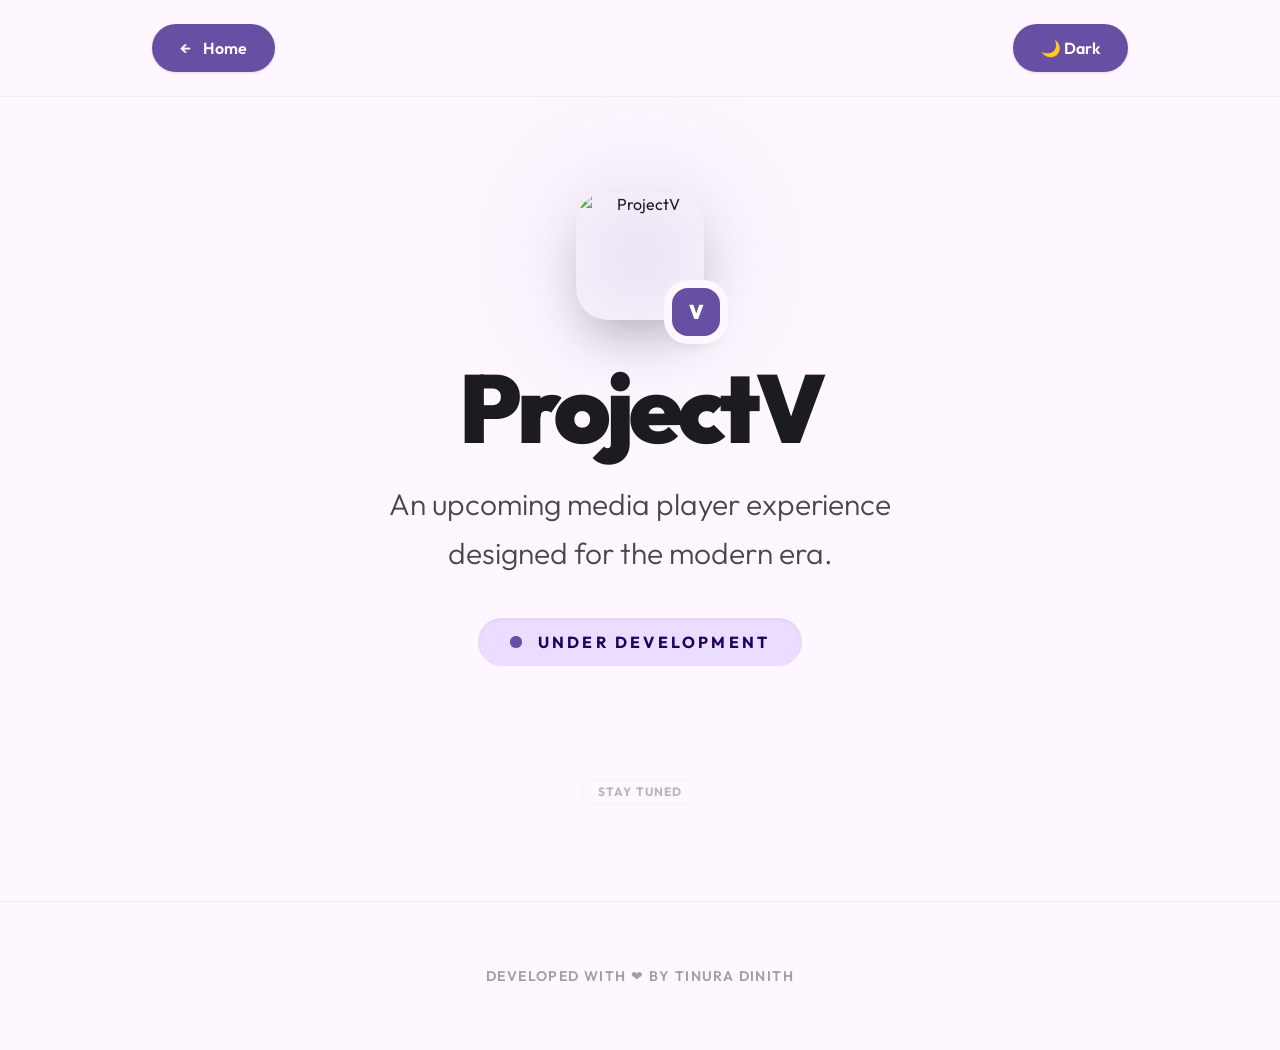
==== projectv.html @ c0d4d844 "Hello World" ====
<!DOCTYPE html>
<html lang="en">

<head>
    <meta charset="UTF-8">
    <meta name="viewport" content="width=device-width, initial-scale=1.0">
    <title>ProjectV | Future of Media</title>
    <link rel="icon" type="image/png" href="https://avatars.githubusercontent.com/u/87059430?v=4">
    <link rel="stylesheet" href="styles.css">
    <script src="js/theme.js" defer></script>
</head>

<body class="min-h-screen">

    <header class="glass-header animate-fade-in">
        <div class="max-w-5xl mx-auto px-6 h-24 flex justify-between items-center">
            <a href="index.html" class="m3-button btn-primary group">
                <span class="group-hover:-translate-x-1 transition-transform">←</span> Home
            </a>
            <button id="theme-toggle" class="m3-button btn-primary group">
                <span class="dark-icon group-hover:rotate-12 transition-transform">🌙 <span
                        class="hidden sm:inline">Dark</span></span>
                <span class="light-icon hidden group-hover:rotate-45 transition-transform">☀️ <span
                        class="hidden sm:inline">Light</span></span>
            </button>
        </div>
    </header>

    <main class="max-w-3xl mx-auto px-6 pt-48 pb-24 text-center space-y-16 animate-scale-up">
        <div class="space-y-10">
            <div class="relative inline-block group">
                <div
                    class="absolute inset-0 bg-brand-primary blur-3xl opacity-20 group-hover:opacity-40 transition-opacity">
                </div>
                <img src="https://avatars.githubusercontent.com/u/87059430?v=4" alt="ProjectV"
                    class="w-32 h-32 mx-auto rounded-[2rem] shadow-2xl relative z-10 hover:rotate-3 transition-transform duration-500">
                <div
                    class="absolute -bottom-4 -right-4 bg-brand-primary text-brand-on-primary w-12 h-12 rounded-2xl flex items-center justify-center text-xl font-black ring-8 ring-brand-bg z-20 shadow-lg">
                    V
                </div>
            </div>

            <div class="space-y-6">
                <h1 class="text-6xl sm:text-8xl font-black tracking-tighter">ProjectV</h1>
                <p class="text-2xl sm:text-3xl font-light opacity-80 max-w-xl mx-auto leading-relaxed">
                    An upcoming media player experience designed for the modern era.
                </p>
            </div>

            <div
                class="inline-flex items-center gap-4 px-8 py-3 bg-brand-primary-container text-brand-on-primary-container rounded-full text-base font-bold uppercase tracking-[0.2em] shadow-inner">
                <span class="relative flex h-3 w-3">
                    <span
                        class="animate-ping absolute inline-flex h-full w-full rounded-full bg-brand-primary opacity-75"></span>
                    <span class="relative inline-flex rounded-full h-3 w-3 bg-brand-primary"></span>
                </span>
                Under Development
            </div>
        </div>

        <div class="pt-12 animate-fade-in stagger-3">
            <div
                class="p-1 px-4 border border-brand-on-surface/10 rounded-full inline-block text-xs font-bold opacity-30 tracking-widest uppercase">
                Stay Tuned
            </div>
        </div>
    </main>

    <footer class="py-16 border-t border-brand-on-surface/5 text-center">
        <p class="text-sm font-semibold tracking-widest uppercase opacity-40">Developed with ❤️ by Tinura Dinith</p>
    </footer>

</body>

</html>
---- styles.css ----
/*! tailwindcss v4.2.1 | MIT License | https://tailwindcss.com */
@import "https://fonts.googleapis.com/css2?family=Outfit:wght@300;400;500;700&display=swap";@layer properties{@supports (((-webkit-hyphens:none)) and (not (margin-trim:inline))) or ((-moz-orient:inline) and (not (color:rgb(from red r g b)))){*,:before,:after,::backdrop{--tw-scale-x:1;--tw-scale-y:1;--tw-scale-z:1;--tw-space-y-reverse:0;--tw-border-style:solid;--tw-gradient-position:initial;--tw-gradient-from:#0000;--tw-gradient-via:#0000;--tw-gradient-to:#0000;--tw-gradient-stops:initial;--tw-gradient-via-stops:initial;--tw-gradient-from-position:0%;--tw-gradient-via-position:50%;--tw-gradient-to-position:100%;--tw-leading:initial;--tw-font-weight:initial;--tw-tracking:initial;--tw-shadow:0 0 #0000;--tw-shadow-color:initial;--tw-shadow-alpha:100%;--tw-inset-shadow:0 0 #0000;--tw-inset-shadow-color:initial;--tw-inset-shadow-alpha:100%;--tw-ring-color:initial;--tw-ring-shadow:0 0 #0000;--tw-inset-ring-color:initial;--tw-inset-ring-shadow:0 0 #0000;--tw-ring-inset:initial;--tw-ring-offset-width:0px;--tw-ring-offset-color:#fff;--tw-ring-offset-shadow:0 0 #0000;--tw-blur:initial;--tw-brightness:initial;--tw-contrast:initial;--tw-grayscale:initial;--tw-hue-rotate:initial;--tw-invert:initial;--tw-opacity:initial;--tw-saturate:initial;--tw-sepia:initial;--tw-drop-shadow:initial;--tw-drop-shadow-color:initial;--tw-drop-shadow-alpha:100%;--tw-drop-shadow-size:initial;--tw-duration:initial;--tw-translate-x:0;--tw-translate-y:0;--tw-translate-z:0;--tw-backdrop-blur:initial;--tw-backdrop-brightness:initial;--tw-backdrop-contrast:initial;--tw-backdrop-grayscale:initial;--tw-backdrop-hue-rotate:initial;--tw-backdrop-invert:initial;--tw-backdrop-opacity:initial;--tw-backdrop-saturate:initial;--tw-backdrop-sepia:initial}}}@layer theme{:root,:host{--font-sans:"Outfit", system-ui, -apple-system, sans-serif;--font-mono:ui-monospace, SFMono-Regular, Menlo, Monaco, Consolas, "Liberation Mono", "Courier New", monospace;--spacing:.25rem;--container-xl:36rem;--container-2xl:42rem;--container-3xl:48rem;--container-4xl:56rem;--container-5xl:64rem;--text-xs:.75rem;--text-xs--line-height:calc(1 / .75);--text-sm:.875rem;--text-sm--line-height:calc(1.25 / .875);--text-base:1rem;--text-base--line-height:calc(1.5 / 1);--text-lg:1.125rem;--text-lg--line-height:calc(1.75 / 1.125);--text-xl:1.25rem;--text-xl--line-height:calc(1.75 / 1.25);--text-2xl:1.5rem;--text-2xl--line-height:calc(2 / 1.5);--text-3xl:1.875rem;--text-3xl--line-height:calc(2.25 / 1.875);--text-4xl:2.25rem;--text-4xl--line-height:calc(2.5 / 2.25);--text-5xl:3rem;--text-5xl--line-height:1;--text-6xl:3.75rem;--text-6xl--line-height:1;--text-7xl:4.5rem;--text-7xl--line-height:1;--text-8xl:6rem;--text-8xl--line-height:1;--text-9xl:8rem;--text-9xl--line-height:1;--font-weight-light:300;--font-weight-medium:500;--font-weight-semibold:600;--font-weight-bold:700;--font-weight-black:900;--tracking-tighter:-.05em;--tracking-tight:-.025em;--tracking-wider:.05em;--tracking-widest:.1em;--leading-tight:1.25;--leading-snug:1.375;--leading-relaxed:1.625;--radius-2xl:1rem;--radius-3xl:1.5rem;--animate-ping:ping 1s cubic-bezier(0, 0, .2, 1) infinite;--animate-pulse:pulse 2s cubic-bezier(.4, 0, .6, 1) infinite;--blur-md:12px;--blur-xl:24px;--blur-3xl:64px;--default-transition-duration:.15s;--default-transition-timing-function:cubic-bezier(.4, 0, .2, 1);--default-font-family:var(--font-sans);--default-mono-font-family:var(--font-mono);--color-brand-primary:var(--primary);--color-brand-secondary:var(--secondary);--color-brand-tertiary:var(--tertiary);--color-brand-bg:var(--background);--color-brand-on-surface:var(--on-surface);--color-brand-on-primary:var(--on-primary);--color-brand-surface-container:var(--surface-container);--color-brand-primary-container:var(--primary-container);--color-brand-on-primary-container:var(--on-primary-container);--radius-m3:28px;--radius-m3-lg:32px;--animate-fade-in:fade-in .8s cubic-bezier(.2, 0, 0, 1);--animate-slide-up:slide-up 1s cubic-bezier(.2, 0, 0, 1);--animate-scale-up:scale-up .8s cubic-bezier(.2, 0, 0, 1)}}@layer base{*,:after,:before,::backdrop{box-sizing:border-box;border:0 solid;margin:0;padding:0}::file-selector-button{box-sizing:border-box;border:0 solid;margin:0;padding:0}html,:host{-webkit-text-size-adjust:100%;tab-size:4;line-height:1.5;font-family:var(--default-font-family,ui-sans-serif, system-ui, sans-serif, "Apple Color Emoji", "Segoe UI Emoji", "Segoe UI Symbol", "Noto Color Emoji");font-feature-settings:var(--default-font-feature-settings,normal);font-variation-settings:var(--default-font-variation-settings,normal);-webkit-tap-highlight-color:transparent}hr{height:0;color:inherit;border-top-width:1px}abbr:where([title]){-webkit-text-decoration:underline dotted;text-decoration:underline dotted}h1,h2,h3,h4,h5,h6{font-size:inherit;font-weight:inherit}a{color:inherit;-webkit-text-decoration:inherit;-webkit-text-decoration:inherit;-webkit-text-decoration:inherit;text-decoration:inherit}b,strong{font-weight:bolder}code,kbd,samp,pre{font-family:var(--default-mono-font-family,ui-monospace, SFMono-Regular, Menlo, Monaco, Consolas, "Liberation Mono", "Courier New", monospace);font-feature-settings:var(--default-mono-font-feature-settings,normal);font-variation-settings:var(--default-mono-font-variation-settings,normal);font-size:1em}small{font-size:80%}sub,sup{vertical-align:baseline;font-size:75%;line-height:0;position:relative}sub{bottom:-.25em}sup{top:-.5em}table{text-indent:0;border-color:inherit;border-collapse:collapse}:-moz-focusring{outline:auto}progress{vertical-align:baseline}summary{display:list-item}ol,ul,menu{list-style:none}img,svg,video,canvas,audio,iframe,embed,object{vertical-align:middle;display:block}img,video{max-width:100%;height:auto}button,input,select,optgroup,textarea{font:inherit;font-feature-settings:inherit;font-variation-settings:inherit;letter-spacing:inherit;color:inherit;opacity:1;background-color:#0000;border-radius:0}::file-selector-button{font:inherit;font-feature-settings:inherit;font-variation-settings:inherit;letter-spacing:inherit;color:inherit;opacity:1;background-color:#0000;border-radius:0}:where(select:is([multiple],[size])) optgroup{font-weight:bolder}:where(select:is([multiple],[size])) optgroup option{padding-inline-start:20px}::file-selector-button{margin-inline-end:4px}::placeholder{opacity:1}@supports (not ((-webkit-appearance:-apple-pay-button))) or (contain-intrinsic-size:1px){::placeholder{color:currentColor}@supports (color:color-mix(in lab, red, red)){::placeholder{color:color-mix(in oklab, currentcolor 50%, transparent)}}}textarea{resize:vertical}::-webkit-search-decoration{-webkit-appearance:none}::-webkit-date-and-time-value{min-height:1lh;text-align:inherit}::-webkit-datetime-edit{display:inline-flex}::-webkit-datetime-edit-fields-wrapper{padding:0}::-webkit-datetime-edit{padding-block:0}::-webkit-datetime-edit-year-field{padding-block:0}::-webkit-datetime-edit-month-field{padding-block:0}::-webkit-datetime-edit-day-field{padding-block:0}::-webkit-datetime-edit-hour-field{padding-block:0}::-webkit-datetime-edit-minute-field{padding-block:0}::-webkit-datetime-edit-second-field{padding-block:0}::-webkit-datetime-edit-millisecond-field{padding-block:0}::-webkit-datetime-edit-meridiem-field{padding-block:0}::-webkit-calendar-picker-indicator{line-height:1}:-moz-ui-invalid{box-shadow:none}button,input:where([type=button],[type=reset],[type=submit]){appearance:button}::file-selector-button{appearance:button}::-webkit-inner-spin-button{height:auto}::-webkit-outer-spin-button{height:auto}[hidden]:where(:not([hidden=until-found])){display:none!important}body{background-color:var(--background);color:var(--on-surface);-webkit-font-smoothing:antialiased;-moz-osx-font-smoothing:grayscale;transition:background-color .6s cubic-bezier(.2,0,0,1),color .6s cubic-bezier(.2,0,0,1);overflow-x:hidden}}@layer components{.m3-card{background-color:var(--surface-container);border-radius:var(--radius-m3-lg);border-style:var(--tw-border-style);padding:calc(var(--spacing) * 8);transition-property:all;transition-timing-function:var(--tw-ease,var(--default-transition-timing-function));transition-duration:var(--tw-duration,var(--default-transition-duration));--tw-duration:.5s;border-width:1px;border-color:#0000;transition-duration:.5s}@media (hover:hover){.m3-card:hover{--tw-shadow:0 20px 25px -5px var(--tw-shadow-color,#0000001a), 0 8px 10px -6px var(--tw-shadow-color,#0000001a);box-shadow:var(--tw-inset-shadow), var(--tw-inset-ring-shadow), var(--tw-ring-offset-shadow), var(--tw-ring-shadow), var(--tw-shadow);--tw-shadow-color:var(--color-brand-primary);scale:1.03}@supports (color:color-mix(in lab, red, red)){.m3-card:hover{--tw-shadow-color:color-mix(in oklab, color-mix(in oklab, var(--color-brand-primary) 5%, transparent) var(--tw-shadow-alpha), transparent)}}}.m3-card:active{scale:.97}.glass-header{top:calc(var(--spacing) * 0);z-index:50;border-bottom-style:var(--tw-border-style);border-bottom-width:1px;border-color:var(--color-brand-on-surface);width:100%;position:fixed}@supports (color:color-mix(in lab, red, red)){.glass-header{border-color:color-mix(in oklab, var(--color-brand-on-surface) 5%, transparent)}}.glass-header{--tw-backdrop-blur:blur(var(--blur-xl));-webkit-backdrop-filter:var(--tw-backdrop-blur,) var(--tw-backdrop-brightness,) var(--tw-backdrop-contrast,) var(--tw-backdrop-grayscale,) var(--tw-backdrop-hue-rotate,) var(--tw-backdrop-invert,) var(--tw-backdrop-opacity,) var(--tw-backdrop-saturate,) var(--tw-backdrop-sepia,);backdrop-filter:var(--tw-backdrop-blur,) var(--tw-backdrop-brightness,) var(--tw-backdrop-contrast,) var(--tw-backdrop-grayscale,) var(--tw-backdrop-hue-rotate,) var(--tw-backdrop-invert,) var(--tw-backdrop-opacity,) var(--tw-backdrop-saturate,) var(--tw-backdrop-sepia,);transition-property:all;transition-timing-function:var(--tw-ease,var(--default-transition-timing-function));transition-duration:var(--tw-duration,var(--default-transition-duration));--tw-duration:.5s;background-color:var(--background);transition-duration:.5s}@supports (color:color-mix(in lab, red, red)){.glass-header{background-color:color-mix(in srgb, var(--background) 80%, transparent)}}.m3-button{align-items:center;gap:calc(var(--spacing) * 3);padding-inline:calc(var(--spacing) * 7);padding-block:calc(var(--spacing) * 3);--tw-font-weight:var(--font-weight-semibold);font-weight:var(--font-weight-semibold);--tw-shadow:0 1px 3px 0 var(--tw-shadow-color,#0000001a), 0 1px 2px -1px var(--tw-shadow-color,#0000001a);box-shadow:var(--tw-inset-shadow), var(--tw-inset-ring-shadow), var(--tw-ring-offset-shadow), var(--tw-ring-shadow), var(--tw-shadow);transition-property:all;transition-timing-function:var(--tw-ease,var(--default-transition-timing-function));transition-duration:var(--tw-duration,var(--default-transition-duration));--tw-duration:.5s;border-radius:3.40282e38px;transition-duration:.5s;display:flex;position:relative;overflow:hidden}@media (hover:hover){.m3-button:hover{--tw-shadow:0 10px 15px -3px var(--tw-shadow-color,#0000001a), 0 4px 6px -4px var(--tw-shadow-color,#0000001a);box-shadow:var(--tw-inset-shadow), var(--tw-inset-ring-shadow), var(--tw-ring-offset-shadow), var(--tw-ring-shadow), var(--tw-shadow)}}.m3-button:active{--tw-scale-x:90%;--tw-scale-y:90%;--tw-scale-z:90%;scale:var(--tw-scale-x) var(--tw-scale-y)}.btn-primary{background-color:var(--primary);color:var(--on-primary)}.stagger-1{animation-delay:.1s}.stagger-2{animation-delay:.2s}.stagger-3{animation-delay:.3s}}@layer utilities{.absolute{position:absolute}.relative{position:relative}.inset-0{inset:calc(var(--spacing) * 0)}.top-0{top:calc(var(--spacing) * 0)}.-right-2{right:calc(var(--spacing) * -2)}.-right-4{right:calc(var(--spacing) * -4)}.right-0{right:calc(var(--spacing) * 0)}.-bottom-2{bottom:calc(var(--spacing) * -2)}.-bottom-4{bottom:calc(var(--spacing) * -4)}.z-10{z-index:10}.z-20{z-index:20}.mx-auto{margin-inline:auto}.flex{display:flex}.grid{display:grid}.hidden{display:none}.inline-block{display:inline-block}.inline-flex{display:inline-flex}.h-2{height:calc(var(--spacing) * 2)}.h-3{height:calc(var(--spacing) * 3)}.h-8{height:calc(var(--spacing) * 8)}.h-10{height:calc(var(--spacing) * 10)}.h-12{height:calc(var(--spacing) * 12)}.h-14{height:calc(var(--spacing) * 14)}.h-20{height:calc(var(--spacing) * 20)}.h-24{height:calc(var(--spacing) * 24)}.h-32{height:calc(var(--spacing) * 32)}.h-full{height:100%}.min-h-screen{min-height:100vh}.w-2{width:calc(var(--spacing) * 2)}.w-3{width:calc(var(--spacing) * 3)}.w-8{width:calc(var(--spacing) * 8)}.w-10{width:calc(var(--spacing) * 10)}.w-12{width:calc(var(--spacing) * 12)}.w-14{width:calc(var(--spacing) * 14)}.w-24{width:calc(var(--spacing) * 24)}.w-32{width:calc(var(--spacing) * 32)}.w-full{width:100%}.max-w-2xl{max-width:var(--container-2xl)}.max-w-3xl{max-width:var(--container-3xl)}.max-w-4xl{max-width:var(--container-4xl)}.max-w-5xl{max-width:var(--container-5xl)}.max-w-xl{max-width:var(--container-xl)}.scale-0{--tw-scale-x:0%;--tw-scale-y:0%;--tw-scale-z:0%;scale:var(--tw-scale-x) var(--tw-scale-y)}.animate-fade-in{animation:var(--animate-fade-in)}.animate-ping{animation:var(--animate-ping)}.animate-pulse{animation:var(--animate-pulse)}.animate-scale-up{animation:var(--animate-scale-up)}.animate-slide-up{animation:var(--animate-slide-up)}.cursor-pointer{cursor:pointer}.grid-cols-1{grid-template-columns:repeat(1,minmax(0,1fr))}.items-center{align-items:center}.justify-between{justify-content:space-between}.justify-center{justify-content:center}.gap-2{gap:calc(var(--spacing) * 2)}.gap-4{gap:calc(var(--spacing) * 4)}.gap-6{gap:calc(var(--spacing) * 6)}.gap-8{gap:calc(var(--spacing) * 8)}:where(.space-y-2>:not(:last-child)){--tw-space-y-reverse:0;margin-block-start:calc(calc(var(--spacing) * 2) * var(--tw-space-y-reverse));margin-block-end:calc(calc(var(--spacing) * 2) * calc(1 - var(--tw-space-y-reverse)))}:where(.space-y-4>:not(:last-child)){--tw-space-y-reverse:0;margin-block-start:calc(calc(var(--spacing) * 4) * var(--tw-space-y-reverse));margin-block-end:calc(calc(var(--spacing) * 4) * calc(1 - var(--tw-space-y-reverse)))}:where(.space-y-6>:not(:last-child)){--tw-space-y-reverse:0;margin-block-start:calc(calc(var(--spacing) * 6) * var(--tw-space-y-reverse));margin-block-end:calc(calc(var(--spacing) * 6) * calc(1 - var(--tw-space-y-reverse)))}:where(.space-y-8>:not(:last-child)){--tw-space-y-reverse:0;margin-block-start:calc(calc(var(--spacing) * 8) * var(--tw-space-y-reverse));margin-block-end:calc(calc(var(--spacing) * 8) * calc(1 - var(--tw-space-y-reverse)))}:where(.space-y-10>:not(:last-child)){--tw-space-y-reverse:0;margin-block-start:calc(calc(var(--spacing) * 10) * var(--tw-space-y-reverse));margin-block-end:calc(calc(var(--spacing) * 10) * calc(1 - var(--tw-space-y-reverse)))}:where(.space-y-12>:not(:last-child)){--tw-space-y-reverse:0;margin-block-start:calc(calc(var(--spacing) * 12) * var(--tw-space-y-reverse));margin-block-end:calc(calc(var(--spacing) * 12) * calc(1 - var(--tw-space-y-reverse)))}:where(.space-y-16>:not(:last-child)){--tw-space-y-reverse:0;margin-block-start:calc(calc(var(--spacing) * 16) * var(--tw-space-y-reverse));margin-block-end:calc(calc(var(--spacing) * 16) * calc(1 - var(--tw-space-y-reverse)))}:where(.space-y-24>:not(:last-child)){--tw-space-y-reverse:0;margin-block-start:calc(calc(var(--spacing) * 24) * var(--tw-space-y-reverse));margin-block-end:calc(calc(var(--spacing) * 24) * calc(1 - var(--tw-space-y-reverse)))}.overflow-hidden{overflow:hidden}.rounded-2xl{border-radius:var(--radius-2xl)}.rounded-3xl{border-radius:var(--radius-3xl)}.rounded-\[2rem\]{border-radius:2rem}.rounded-full{border-radius:3.40282e38px}.border{border-style:var(--tw-border-style);border-width:1px}.border-2{border-style:var(--tw-border-style);border-width:2px}.border-t{border-top-style:var(--tw-border-style);border-top-width:1px}.border-b-2{border-bottom-style:var(--tw-border-style);border-bottom-width:2px}.border-brand-on-surface\/5{border-color:var(--color-brand-on-surface)}@supports (color:color-mix(in lab, red, red)){.border-brand-on-surface\/5{border-color:color-mix(in oklab, var(--color-brand-on-surface) 5%, transparent)}}.border-brand-on-surface\/10{border-color:var(--color-brand-on-surface)}@supports (color:color-mix(in lab, red, red)){.border-brand-on-surface\/10{border-color:color-mix(in oklab, var(--color-brand-on-surface) 10%, transparent)}}.border-brand-primary\/20{border-color:var(--color-brand-primary)}@supports (color:color-mix(in lab, red, red)){.border-brand-primary\/20{border-color:color-mix(in oklab, var(--color-brand-primary) 20%, transparent)}}.border-brand-primary\/30{border-color:var(--color-brand-primary)}@supports (color:color-mix(in lab, red, red)){.border-brand-primary\/30{border-color:color-mix(in oklab, var(--color-brand-primary) 30%, transparent)}}.border-brand-secondary\/30{border-color:var(--color-brand-secondary)}@supports (color:color-mix(in lab, red, red)){.border-brand-secondary\/30{border-color:color-mix(in oklab, var(--color-brand-secondary) 30%, transparent)}}.border-brand-tertiary\/30{border-color:var(--color-brand-tertiary)}@supports (color:color-mix(in lab, red, red)){.border-brand-tertiary\/30{border-color:color-mix(in oklab, var(--color-brand-tertiary) 30%, transparent)}}.bg-brand-primary{background-color:var(--color-brand-primary)}.bg-brand-primary-container{background-color:var(--color-brand-primary-container)}.bg-brand-primary\/10{background-color:var(--color-brand-primary)}@supports (color:color-mix(in lab, red, red)){.bg-brand-primary\/10{background-color:color-mix(in oklab, var(--color-brand-primary) 10%, transparent)}}.bg-brand-secondary\/10{background-color:var(--color-brand-secondary)}@supports (color:color-mix(in lab, red, red)){.bg-brand-secondary\/10{background-color:color-mix(in oklab, var(--color-brand-secondary) 10%, transparent)}}.bg-brand-surface-container{background-color:var(--color-brand-surface-container)}.bg-gradient-to-r{--tw-gradient-position:to right in oklab;background-image:linear-gradient(var(--tw-gradient-stops))}.from-brand-primary{--tw-gradient-from:var(--color-brand-primary);--tw-gradient-stops:var(--tw-gradient-via-stops,var(--tw-gradient-position), var(--tw-gradient-from) var(--tw-gradient-from-position), var(--tw-gradient-to) var(--tw-gradient-to-position))}.to-brand-tertiary{--tw-gradient-to:var(--color-brand-tertiary);--tw-gradient-stops:var(--tw-gradient-via-stops,var(--tw-gradient-position), var(--tw-gradient-from) var(--tw-gradient-from-position), var(--tw-gradient-to) var(--tw-gradient-to-position))}.bg-clip-text{-webkit-background-clip:text;background-clip:text}.p-1{padding:calc(var(--spacing) * 1)}.p-6{padding:calc(var(--spacing) * 6)}.px-4{padding-inline:calc(var(--spacing) * 4)}.px-6{padding-inline:calc(var(--spacing) * 6)}.px-8{padding-inline:calc(var(--spacing) * 8)}.py-2{padding-block:calc(var(--spacing) * 2)}.py-3{padding-block:calc(var(--spacing) * 3)}.py-12{padding-block:calc(var(--spacing) * 12)}.py-16{padding-block:calc(var(--spacing) * 16)}.pt-12{padding-top:calc(var(--spacing) * 12)}.pt-40{padding-top:calc(var(--spacing) * 40)}.pt-48{padding-top:calc(var(--spacing) * 48)}.pb-20{padding-bottom:calc(var(--spacing) * 20)}.pb-24{padding-bottom:calc(var(--spacing) * 24)}.text-center{text-align:center}.text-2xl{font-size:var(--text-2xl);line-height:var(--tw-leading,var(--text-2xl--line-height))}.text-3xl{font-size:var(--text-3xl);line-height:var(--tw-leading,var(--text-3xl--line-height))}.text-5xl{font-size:var(--text-5xl);line-height:var(--tw-leading,var(--text-5xl--line-height))}.text-6xl{font-size:var(--text-6xl);line-height:var(--tw-leading,var(--text-6xl--line-height))}.text-7xl{font-size:var(--text-7xl);line-height:var(--tw-leading,var(--text-7xl--line-height))}.text-base{font-size:var(--text-base);line-height:var(--tw-leading,var(--text-base--line-height))}.text-lg{font-size:var(--text-lg);line-height:var(--tw-leading,var(--text-lg--line-height))}.text-sm{font-size:var(--text-sm);line-height:var(--tw-leading,var(--text-sm--line-height))}.text-xl{font-size:var(--text-xl);line-height:var(--tw-leading,var(--text-xl--line-height))}.text-xs{font-size:var(--text-xs);line-height:var(--tw-leading,var(--text-xs--line-height))}.leading-\[0\.9\]{--tw-leading:.9;line-height:.9}.leading-relaxed{--tw-leading:var(--leading-relaxed);line-height:var(--leading-relaxed)}.leading-snug{--tw-leading:var(--leading-snug);line-height:var(--leading-snug)}.leading-tight{--tw-leading:var(--leading-tight);line-height:var(--leading-tight)}.font-black{--tw-font-weight:var(--font-weight-black);font-weight:var(--font-weight-black)}.font-bold{--tw-font-weight:var(--font-weight-bold);font-weight:var(--font-weight-bold)}.font-light{--tw-font-weight:var(--font-weight-light);font-weight:var(--font-weight-light)}.font-medium{--tw-font-weight:var(--font-weight-medium);font-weight:var(--font-weight-medium)}.font-semibold{--tw-font-weight:var(--font-weight-semibold);font-weight:var(--font-weight-semibold)}.tracking-\[0\.2em\]{--tw-tracking:.2em;letter-spacing:.2em}.tracking-tight{--tw-tracking:var(--tracking-tight);letter-spacing:var(--tracking-tight)}.tracking-tighter{--tw-tracking:var(--tracking-tighter);letter-spacing:var(--tracking-tighter)}.tracking-wider{--tw-tracking:var(--tracking-wider);letter-spacing:var(--tracking-wider)}.tracking-widest{--tw-tracking:var(--tracking-widest);letter-spacing:var(--tracking-widest)}.text-brand-on-primary{color:var(--color-brand-on-primary)}.text-brand-on-primary-container{color:var(--color-brand-on-primary-container)}.text-brand-primary{color:var(--color-brand-primary)}.text-brand-secondary{color:var(--color-brand-secondary)}.text-transparent{color:#0000}.uppercase{text-transform:uppercase}.opacity-10{opacity:.1}.opacity-20{opacity:.2}.opacity-30{opacity:.3}.opacity-40{opacity:.4}.opacity-50{opacity:.5}.opacity-60{opacity:.6}.opacity-70{opacity:.7}.opacity-75{opacity:.75}.opacity-80{opacity:.8}.opacity-90{opacity:.9}.shadow-2xl{--tw-shadow:0 25px 50px -12px var(--tw-shadow-color,#00000040);box-shadow:var(--tw-inset-shadow), var(--tw-inset-ring-shadow), var(--tw-ring-offset-shadow), var(--tw-ring-shadow), var(--tw-shadow)}.shadow-inner{--tw-shadow:inset 0 2px 4px 0 var(--tw-shadow-color,#0000000d);box-shadow:var(--tw-inset-shadow), var(--tw-inset-ring-shadow), var(--tw-ring-offset-shadow), var(--tw-ring-shadow), var(--tw-shadow)}.shadow-lg{--tw-shadow:0 10px 15px -3px var(--tw-shadow-color,#0000001a), 0 4px 6px -4px var(--tw-shadow-color,#0000001a);box-shadow:var(--tw-inset-shadow), var(--tw-inset-ring-shadow), var(--tw-ring-offset-shadow), var(--tw-ring-shadow), var(--tw-shadow)}.shadow-xl{--tw-shadow:0 20px 25px -5px var(--tw-shadow-color,#0000001a), 0 8px 10px -6px var(--tw-shadow-color,#0000001a);box-shadow:var(--tw-inset-shadow), var(--tw-inset-ring-shadow), var(--tw-ring-offset-shadow), var(--tw-ring-shadow), var(--tw-shadow)}.ring-4{--tw-ring-shadow:var(--tw-ring-inset,) 0 0 0 calc(4px + var(--tw-ring-offset-width)) var(--tw-ring-color,currentcolor);box-shadow:var(--tw-inset-shadow), var(--tw-inset-ring-shadow), var(--tw-ring-offset-shadow), var(--tw-ring-shadow), var(--tw-shadow)}.ring-8{--tw-ring-shadow:var(--tw-ring-inset,) 0 0 0 calc(8px + var(--tw-ring-offset-width)) var(--tw-ring-color,currentcolor);box-shadow:var(--tw-inset-shadow), var(--tw-inset-ring-shadow), var(--tw-ring-offset-shadow), var(--tw-ring-shadow), var(--tw-shadow)}.ring-brand-bg{--tw-ring-color:var(--color-brand-bg)}.blur-3xl{--tw-blur:blur(var(--blur-3xl));filter:var(--tw-blur,) var(--tw-brightness,) var(--tw-contrast,) var(--tw-grayscale,) var(--tw-hue-rotate,) var(--tw-invert,) var(--tw-saturate,) var(--tw-sepia,) var(--tw-drop-shadow,)}.transition-colors{transition-property:color,background-color,border-color,outline-color,text-decoration-color,fill,stroke,--tw-gradient-from,--tw-gradient-via,--tw-gradient-to;transition-timing-function:var(--tw-ease,var(--default-transition-timing-function));transition-duration:var(--tw-duration,var(--default-transition-duration))}.transition-opacity{transition-property:opacity;transition-timing-function:var(--tw-ease,var(--default-transition-timing-function));transition-duration:var(--tw-duration,var(--default-transition-duration))}.transition-transform{transition-property:transform,translate,scale,rotate;transition-timing-function:var(--tw-ease,var(--default-transition-timing-function));transition-duration:var(--tw-duration,var(--default-transition-duration))}.duration-500{--tw-duration:.5s;transition-duration:.5s}@media (hover:hover){.group-hover\:-translate-x-1:is(:where(.group):hover *){--tw-translate-x:calc(var(--spacing) * -1);translate:var(--tw-translate-x) var(--tw-translate-y)}.group-hover\:translate-x-2:is(:where(.group):hover *){--tw-translate-x:calc(var(--spacing) * 2);translate:var(--tw-translate-x) var(--tw-translate-y)}.group-hover\:scale-110:is(:where(.group):hover *){--tw-scale-x:110%;--tw-scale-y:110%;--tw-scale-z:110%;scale:var(--tw-scale-x) var(--tw-scale-y)}.group-hover\:scale-125:is(:where(.group):hover *){--tw-scale-x:125%;--tw-scale-y:125%;--tw-scale-z:125%;scale:var(--tw-scale-x) var(--tw-scale-y)}.group-hover\:rotate-6:is(:where(.group):hover *){rotate:6deg}.group-hover\:rotate-12:is(:where(.group):hover *){rotate:12deg}.group-hover\:rotate-45:is(:where(.group):hover *){rotate:45deg}.group-hover\:rotate-\[-6deg\]:is(:where(.group):hover *){rotate:-6deg}.group-hover\:border-brand-primary:is(:where(.group):hover *){border-color:var(--color-brand-primary)}.group-hover\:opacity-20:is(:where(.group):hover *){opacity:.2}.group-hover\:opacity-40:is(:where(.group):hover *){opacity:.4}.hover\:rotate-3:hover{rotate:3deg}}@media (min-width:40rem){.sm\:block{display:block}.sm\:inline{display:inline}.sm\:grid-cols-2{grid-template-columns:repeat(2,minmax(0,1fr))}.sm\:text-3xl{font-size:var(--text-3xl);line-height:var(--tw-leading,var(--text-3xl--line-height))}.sm\:text-4xl{font-size:var(--text-4xl);line-height:var(--tw-leading,var(--text-4xl--line-height))}.sm\:text-8xl{font-size:var(--text-8xl);line-height:var(--tw-leading,var(--text-8xl--line-height))}.sm\:text-9xl{font-size:var(--text-9xl);line-height:var(--tw-leading,var(--text-9xl--line-height))}}}:root{--primary:#6750a4;--primary-container:#eaddff;--on-primary-container:#21005d;--secondary:#625b71;--tertiary:#7d5260;--background:#fef7ff;--surface:#fef7ff;--surface-container:#f3edf7;--on-surface:#1c1b1f;--on-primary:#fff}.dark{--primary:#d0bcff;--primary-container:#4f378b;--on-primary-container:#eaddff;--secondary:#ccc2dc;--tertiary:#efb8c8;--background:#141218;--surface:#141218;--surface-container:#211f26;--on-surface:#e6e1e5;--on-primary:#381e72}@property --tw-scale-x{syntax:"*";inherits:false;initial-value:1}@property --tw-scale-y{syntax:"*";inherits:false;initial-value:1}@property --tw-scale-z{syntax:"*";inherits:false;initial-value:1}@property --tw-space-y-reverse{syntax:"*";inherits:false;initial-value:0}@property --tw-border-style{syntax:"*";inherits:false;initial-value:solid}@property --tw-gradient-position{syntax:"*";inherits:false}@property --tw-gradient-from{syntax:"<color>";inherits:false;initial-value:#0000}@property --tw-gradient-via{syntax:"<color>";inherits:false;initial-value:#0000}@property --tw-gradient-to{syntax:"<color>";inherits:false;initial-value:#0000}@property --tw-gradient-stops{syntax:"*";inherits:false}@property --tw-gradient-via-stops{syntax:"*";inherits:false}@property --tw-gradient-from-position{syntax:"<length-percentage>";inherits:false;initial-value:0%}@property --tw-gradient-via-position{syntax:"<length-percentage>";inherits:false;initial-value:50%}@property --tw-gradient-to-position{syntax:"<length-percentage>";inherits:false;initial-value:100%}@property --tw-leading{syntax:"*";inherits:false}@property --tw-font-weight{syntax:"*";inherits:false}@property --tw-tracking{syntax:"*";inherits:false}@property --tw-shadow{syntax:"*";inherits:false;initial-value:0 0 #0000}@property --tw-shadow-color{syntax:"*";inherits:false}@property --tw-shadow-alpha{syntax:"<percentage>";inherits:false;initial-value:100%}@property --tw-inset-shadow{syntax:"*";inherits:false;initial-value:0 0 #0000}@property --tw-inset-shadow-color{syntax:"*";inherits:false}@property --tw-inset-shadow-alpha{syntax:"<percentage>";inherits:false;initial-value:100%}@property --tw-ring-color{syntax:"*";inherits:false}@property --tw-ring-shadow{syntax:"*";inherits:false;initial-value:0 0 #0000}@property --tw-inset-ring-color{syntax:"*";inherits:false}@property --tw-inset-ring-shadow{syntax:"*";inherits:false;initial-value:0 0 #0000}@property --tw-ring-inset{syntax:"*";inherits:false}@property --tw-ring-offset-width{syntax:"<length>";inherits:false;initial-value:0}@property --tw-ring-offset-color{syntax:"*";inherits:false;initial-value:#fff}@property --tw-ring-offset-shadow{syntax:"*";inherits:false;initial-value:0 0 #0000}@property --tw-blur{syntax:"*";inherits:false}@property --tw-brightness{syntax:"*";inherits:false}@property --tw-contrast{syntax:"*";inherits:false}@property --tw-grayscale{syntax:"*";inherits:false}@property --tw-hue-rotate{syntax:"*";inherits:false}@property --tw-invert{syntax:"*";inherits:false}@property --tw-opacity{syntax:"*";inherits:false}@property --tw-saturate{syntax:"*";inherits:false}@property --tw-sepia{syntax:"*";inherits:false}@property --tw-drop-shadow{syntax:"*";inherits:false}@property --tw-drop-shadow-color{syntax:"*";inherits:false}@property --tw-drop-shadow-alpha{syntax:"<percentage>";inherits:false;initial-value:100%}@property --tw-drop-shadow-size{syntax:"*";inherits:false}@property --tw-duration{syntax:"*";inherits:false}@property --tw-translate-x{syntax:"*";inherits:false;initial-value:0}@property --tw-translate-y{syntax:"*";inherits:false;initial-value:0}@property --tw-translate-z{syntax:"*";inherits:false;initial-value:0}@property --tw-backdrop-blur{syntax:"*";inherits:false}@property --tw-backdrop-brightness{syntax:"*";inherits:false}@property --tw-backdrop-contrast{syntax:"*";inherits:false}@property --tw-backdrop-grayscale{syntax:"*";inherits:false}@property --tw-backdrop-hue-rotate{syntax:"*";inherits:false}@property --tw-backdrop-invert{syntax:"*";inherits:false}@property --tw-backdrop-opacity{syntax:"*";inherits:false}@property --tw-backdrop-saturate{syntax:"*";inherits:false}@property --tw-backdrop-sepia{syntax:"*";inherits:false}@keyframes ping{75%,to{opacity:0;transform:scale(2)}}@keyframes pulse{50%{opacity:.5}}@keyframes fade-in{0%{opacity:0;filter:blur(4px)}to{opacity:1;filter:blur()}}@keyframes slide-up{0%{opacity:0;transform:translateY(24px)}to{opacity:1;transform:translateY(0)}}@keyframes scale-up{0%{opacity:0;transform:scale(.95)}to{opacity:1;transform:scale(1)}}
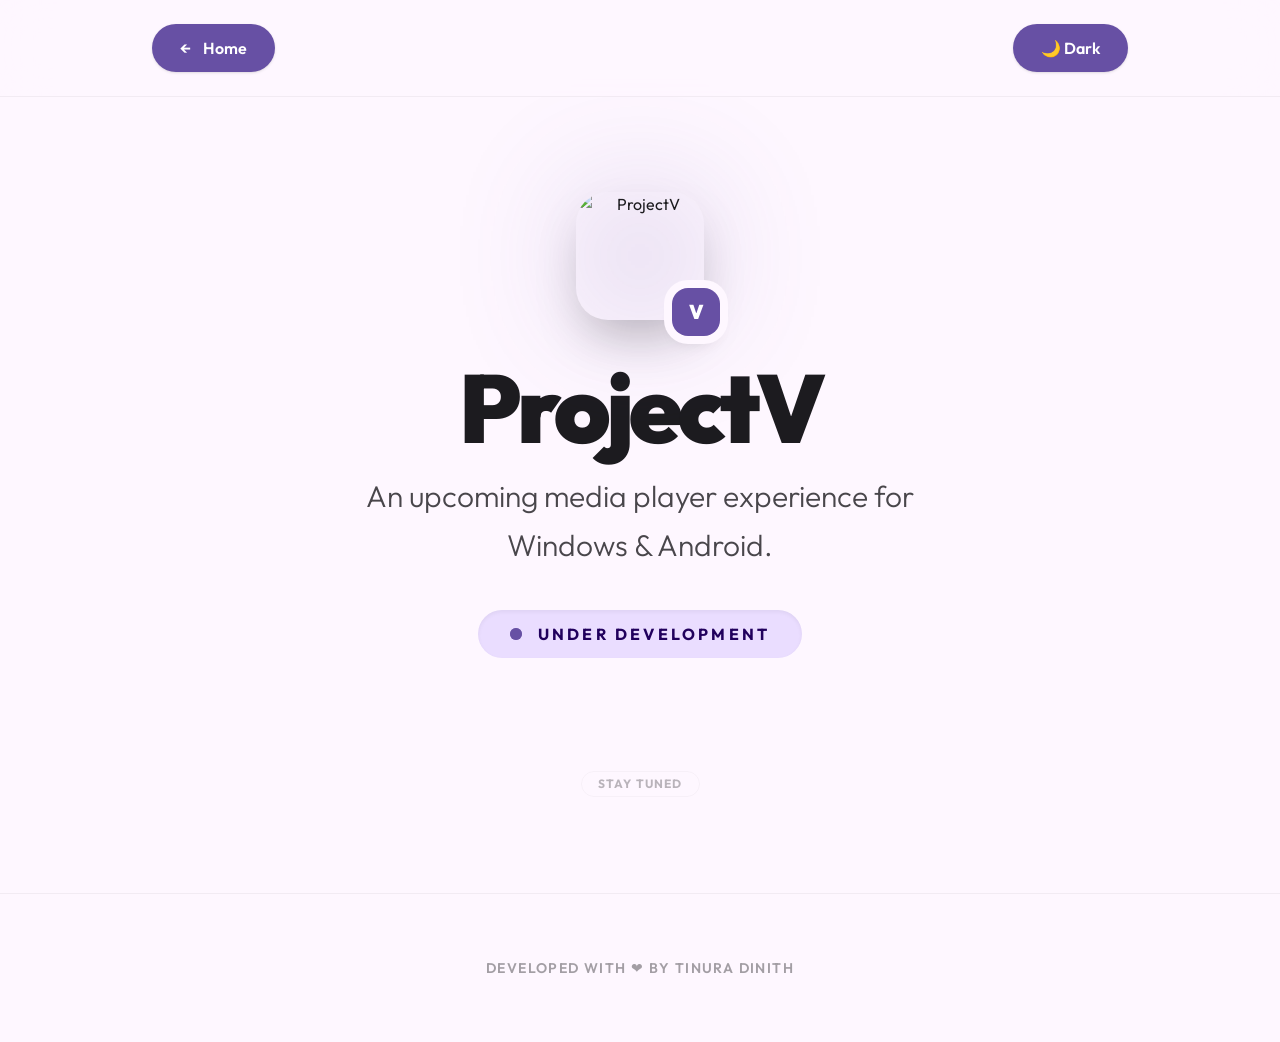
==== commit 8fb06317: "ProjectV info.." ====
--- a/projectv.html
+++ b/projectv.html
@@ -40,10 +40,10 @@
                 </div>
             </div>
 
-            <div class="space-y-6">
+            <div class="space-y-4">
                 <h1 class="text-6xl sm:text-8xl font-black tracking-tighter">ProjectV</h1>
                 <p class="text-2xl sm:text-3xl font-light opacity-80 max-w-xl mx-auto leading-relaxed">
-                    An upcoming media player experience designed for the modern era.
+                    An upcoming media player experience for Windows & Android.
                 </p>
             </div>
 
--- a/styles.css
+++ b/styles.css
@@ -1,2 +1,2 @@
 /*! tailwindcss v4.2.1 | MIT License | https://tailwindcss.com */
-@import "https://fonts.googleapis.com/css2?family=Outfit:wght@300;400;500;700&display=swap";@layer properties{@supports (((-webkit-hyphens:none)) and (not (margin-trim:inline))) or ((-moz-orient:inline) and (not (color:rgb(from red r g b)))){*,:before,:after,::backdrop{--tw-scale-x:1;--tw-scale-y:1;--tw-scale-z:1;--tw-space-y-reverse:0;--tw-border-style:solid;--tw-gradient-position:initial;--tw-gradient-from:#0000;--tw-gradient-via:#0000;--tw-gradient-to:#0000;--tw-gradient-stops:initial;--tw-gradient-via-stops:initial;--tw-gradient-from-position:0%;--tw-gradient-via-position:50%;--tw-gradient-to-position:100%;--tw-leading:initial;--tw-font-weight:initial;--tw-tracking:initial;--tw-shadow:0 0 #0000;--tw-shadow-color:initial;--tw-shadow-alpha:100%;--tw-inset-shadow:0 0 #0000;--tw-inset-shadow-color:initial;--tw-inset-shadow-alpha:100%;--tw-ring-color:initial;--tw-ring-shadow:0 0 #0000;--tw-inset-ring-color:initial;--tw-inset-ring-shadow:0 0 #0000;--tw-ring-inset:initial;--tw-ring-offset-width:0px;--tw-ring-offset-color:#fff;--tw-ring-offset-shadow:0 0 #0000;--tw-blur:initial;--tw-brightness:initial;--tw-contrast:initial;--tw-grayscale:initial;--tw-hue-rotate:initial;--tw-invert:initial;--tw-opacity:initial;--tw-saturate:initial;--tw-sepia:initial;--tw-drop-shadow:initial;--tw-drop-shadow-color:initial;--tw-drop-shadow-alpha:100%;--tw-drop-shadow-size:initial;--tw-duration:initial;--tw-translate-x:0;--tw-translate-y:0;--tw-translate-z:0;--tw-backdrop-blur:initial;--tw-backdrop-brightness:initial;--tw-backdrop-contrast:initial;--tw-backdrop-grayscale:initial;--tw-backdrop-hue-rotate:initial;--tw-backdrop-invert:initial;--tw-backdrop-opacity:initial;--tw-backdrop-saturate:initial;--tw-backdrop-sepia:initial}}}@layer theme{:root,:host{--font-sans:"Outfit", system-ui, -apple-system, sans-serif;--font-mono:ui-monospace, SFMono-Regular, Menlo, Monaco, Consolas, "Liberation Mono", "Courier New", monospace;--spacing:.25rem;--container-xl:36rem;--container-2xl:42rem;--container-3xl:48rem;--container-4xl:56rem;--container-5xl:64rem;--text-xs:.75rem;--text-xs--line-height:calc(1 / .75);--text-sm:.875rem;--text-sm--line-height:calc(1.25 / .875);--text-base:1rem;--text-base--line-height:calc(1.5 / 1);--text-lg:1.125rem;--text-lg--line-height:calc(1.75 / 1.125);--text-xl:1.25rem;--text-xl--line-height:calc(1.75 / 1.25);--text-2xl:1.5rem;--text-2xl--line-height:calc(2 / 1.5);--text-3xl:1.875rem;--text-3xl--line-height:calc(2.25 / 1.875);--text-4xl:2.25rem;--text-4xl--line-height:calc(2.5 / 2.25);--text-5xl:3rem;--text-5xl--line-height:1;--text-6xl:3.75rem;--text-6xl--line-height:1;--text-7xl:4.5rem;--text-7xl--line-height:1;--text-8xl:6rem;--text-8xl--line-height:1;--text-9xl:8rem;--text-9xl--line-height:1;--font-weight-light:300;--font-weight-medium:500;--font-weight-semibold:600;--font-weight-bold:700;--font-weight-black:900;--tracking-tighter:-.05em;--tracking-tight:-.025em;--tracking-wider:.05em;--tracking-widest:.1em;--leading-tight:1.25;--leading-snug:1.375;--leading-relaxed:1.625;--radius-2xl:1rem;--radius-3xl:1.5rem;--animate-ping:ping 1s cubic-bezier(0, 0, .2, 1) infinite;--animate-pulse:pulse 2s cubic-bezier(.4, 0, .6, 1) infinite;--blur-md:12px;--blur-xl:24px;--blur-3xl:64px;--default-transition-duration:.15s;--default-transition-timing-function:cubic-bezier(.4, 0, .2, 1);--default-font-family:var(--font-sans);--default-mono-font-family:var(--font-mono);--color-brand-primary:var(--primary);--color-brand-secondary:var(--secondary);--color-brand-tertiary:var(--tertiary);--color-brand-bg:var(--background);--color-brand-on-surface:var(--on-surface);--color-brand-on-primary:var(--on-primary);--color-brand-surface-container:var(--surface-container);--color-brand-primary-container:var(--primary-container);--color-brand-on-primary-container:var(--on-primary-container);--radius-m3:28px;--radius-m3-lg:32px;--animate-fade-in:fade-in .8s cubic-bezier(.2, 0, 0, 1);--animate-slide-up:slide-up 1s cubic-bezier(.2, 0, 0, 1);--animate-scale-up:scale-up .8s cubic-bezier(.2, 0, 0, 1)}}@layer base{*,:after,:before,::backdrop{box-sizing:border-box;border:0 solid;margin:0;padding:0}::file-selector-button{box-sizing:border-box;border:0 solid;margin:0;padding:0}html,:host{-webkit-text-size-adjust:100%;tab-size:4;line-height:1.5;font-family:var(--default-font-family,ui-sans-serif, system-ui, sans-serif, "Apple Color Emoji", "Segoe UI Emoji", "Segoe UI Symbol", "Noto Color Emoji");font-feature-settings:var(--default-font-feature-settings,normal);font-variation-settings:var(--default-font-variation-settings,normal);-webkit-tap-highlight-color:transparent}hr{height:0;color:inherit;border-top-width:1px}abbr:where([title]){-webkit-text-decoration:underline dotted;text-decoration:underline dotted}h1,h2,h3,h4,h5,h6{font-size:inherit;font-weight:inherit}a{color:inherit;-webkit-text-decoration:inherit;-webkit-text-decoration:inherit;-webkit-text-decoration:inherit;text-decoration:inherit}b,strong{font-weight:bolder}code,kbd,samp,pre{font-family:var(--default-mono-font-family,ui-monospace, SFMono-Regular, Menlo, Monaco, Consolas, "Liberation Mono", "Courier New", monospace);font-feature-settings:var(--default-mono-font-feature-settings,normal);font-variation-settings:var(--default-mono-font-variation-settings,normal);font-size:1em}small{font-size:80%}sub,sup{vertical-align:baseline;font-size:75%;line-height:0;position:relative}sub{bottom:-.25em}sup{top:-.5em}table{text-indent:0;border-color:inherit;border-collapse:collapse}:-moz-focusring{outline:auto}progress{vertical-align:baseline}summary{display:list-item}ol,ul,menu{list-style:none}img,svg,video,canvas,audio,iframe,embed,object{vertical-align:middle;display:block}img,video{max-width:100%;height:auto}button,input,select,optgroup,textarea{font:inherit;font-feature-settings:inherit;font-variation-settings:inherit;letter-spacing:inherit;color:inherit;opacity:1;background-color:#0000;border-radius:0}::file-selector-button{font:inherit;font-feature-settings:inherit;font-variation-settings:inherit;letter-spacing:inherit;color:inherit;opacity:1;background-color:#0000;border-radius:0}:where(select:is([multiple],[size])) optgroup{font-weight:bolder}:where(select:is([multiple],[size])) optgroup option{padding-inline-start:20px}::file-selector-button{margin-inline-end:4px}::placeholder{opacity:1}@supports (not ((-webkit-appearance:-apple-pay-button))) or (contain-intrinsic-size:1px){::placeholder{color:currentColor}@supports (color:color-mix(in lab, red, red)){::placeholder{color:color-mix(in oklab, currentcolor 50%, transparent)}}}textarea{resize:vertical}::-webkit-search-decoration{-webkit-appearance:none}::-webkit-date-and-time-value{min-height:1lh;text-align:inherit}::-webkit-datetime-edit{display:inline-flex}::-webkit-datetime-edit-fields-wrapper{padding:0}::-webkit-datetime-edit{padding-block:0}::-webkit-datetime-edit-year-field{padding-block:0}::-webkit-datetime-edit-month-field{padding-block:0}::-webkit-datetime-edit-day-field{padding-block:0}::-webkit-datetime-edit-hour-field{padding-block:0}::-webkit-datetime-edit-minute-field{padding-block:0}::-webkit-datetime-edit-second-field{padding-block:0}::-webkit-datetime-edit-millisecond-field{padding-block:0}::-webkit-datetime-edit-meridiem-field{padding-block:0}::-webkit-calendar-picker-indicator{line-height:1}:-moz-ui-invalid{box-shadow:none}button,input:where([type=button],[type=reset],[type=submit]){appearance:button}::file-selector-button{appearance:button}::-webkit-inner-spin-button{height:auto}::-webkit-outer-spin-button{height:auto}[hidden]:where(:not([hidden=until-found])){display:none!important}body{background-color:var(--background);color:var(--on-surface);-webkit-font-smoothing:antialiased;-moz-osx-font-smoothing:grayscale;transition:background-color .6s cubic-bezier(.2,0,0,1),color .6s cubic-bezier(.2,0,0,1);overflow-x:hidden}}@layer components{.m3-card{background-color:var(--surface-container);border-radius:var(--radius-m3-lg);border-style:var(--tw-border-style);padding:calc(var(--spacing) * 8);transition-property:all;transition-timing-function:var(--tw-ease,var(--default-transition-timing-function));transition-duration:var(--tw-duration,var(--default-transition-duration));--tw-duration:.5s;border-width:1px;border-color:#0000;transition-duration:.5s}@media (hover:hover){.m3-card:hover{--tw-shadow:0 20px 25px -5px var(--tw-shadow-color,#0000001a), 0 8px 10px -6px var(--tw-shadow-color,#0000001a);box-shadow:var(--tw-inset-shadow), var(--tw-inset-ring-shadow), var(--tw-ring-offset-shadow), var(--tw-ring-shadow), var(--tw-shadow);--tw-shadow-color:var(--color-brand-primary);scale:1.03}@supports (color:color-mix(in lab, red, red)){.m3-card:hover{--tw-shadow-color:color-mix(in oklab, color-mix(in oklab, var(--color-brand-primary) 5%, transparent) var(--tw-shadow-alpha), transparent)}}}.m3-card:active{scale:.97}.glass-header{top:calc(var(--spacing) * 0);z-index:50;border-bottom-style:var(--tw-border-style);border-bottom-width:1px;border-color:var(--color-brand-on-surface);width:100%;position:fixed}@supports (color:color-mix(in lab, red, red)){.glass-header{border-color:color-mix(in oklab, var(--color-brand-on-surface) 5%, transparent)}}.glass-header{--tw-backdrop-blur:blur(var(--blur-xl));-webkit-backdrop-filter:var(--tw-backdrop-blur,) var(--tw-backdrop-brightness,) var(--tw-backdrop-contrast,) var(--tw-backdrop-grayscale,) var(--tw-backdrop-hue-rotate,) var(--tw-backdrop-invert,) var(--tw-backdrop-opacity,) var(--tw-backdrop-saturate,) var(--tw-backdrop-sepia,);backdrop-filter:var(--tw-backdrop-blur,) var(--tw-backdrop-brightness,) var(--tw-backdrop-contrast,) var(--tw-backdrop-grayscale,) var(--tw-backdrop-hue-rotate,) var(--tw-backdrop-invert,) var(--tw-backdrop-opacity,) var(--tw-backdrop-saturate,) var(--tw-backdrop-sepia,);transition-property:all;transition-timing-function:var(--tw-ease,var(--default-transition-timing-function));transition-duration:var(--tw-duration,var(--default-transition-duration));--tw-duration:.5s;background-color:var(--background);transition-duration:.5s}@supports (color:color-mix(in lab, red, red)){.glass-header{background-color:color-mix(in srgb, var(--background) 80%, transparent)}}.m3-button{align-items:center;gap:calc(var(--spacing) * 3);padding-inline:calc(var(--spacing) * 7);padding-block:calc(var(--spacing) * 3);--tw-font-weight:var(--font-weight-semibold);font-weight:var(--font-weight-semibold);--tw-shadow:0 1px 3px 0 var(--tw-shadow-color,#0000001a), 0 1px 2px -1px var(--tw-shadow-color,#0000001a);box-shadow:var(--tw-inset-shadow), var(--tw-inset-ring-shadow), var(--tw-ring-offset-shadow), var(--tw-ring-shadow), var(--tw-shadow);transition-property:all;transition-timing-function:var(--tw-ease,var(--default-transition-timing-function));transition-duration:var(--tw-duration,var(--default-transition-duration));--tw-duration:.5s;border-radius:3.40282e38px;transition-duration:.5s;display:flex;position:relative;overflow:hidden}@media (hover:hover){.m3-button:hover{--tw-shadow:0 10px 15px -3px var(--tw-shadow-color,#0000001a), 0 4px 6px -4px var(--tw-shadow-color,#0000001a);box-shadow:var(--tw-inset-shadow), var(--tw-inset-ring-shadow), var(--tw-ring-offset-shadow), var(--tw-ring-shadow), var(--tw-shadow)}}.m3-button:active{--tw-scale-x:90%;--tw-scale-y:90%;--tw-scale-z:90%;scale:var(--tw-scale-x) var(--tw-scale-y)}.btn-primary{background-color:var(--primary);color:var(--on-primary)}.stagger-1{animation-delay:.1s}.stagger-2{animation-delay:.2s}.stagger-3{animation-delay:.3s}}@layer utilities{.absolute{position:absolute}.relative{position:relative}.inset-0{inset:calc(var(--spacing) * 0)}.top-0{top:calc(var(--spacing) * 0)}.-right-2{right:calc(var(--spacing) * -2)}.-right-4{right:calc(var(--spacing) * -4)}.right-0{right:calc(var(--spacing) * 0)}.-bottom-2{bottom:calc(var(--spacing) * -2)}.-bottom-4{bottom:calc(var(--spacing) * -4)}.z-10{z-index:10}.z-20{z-index:20}.mx-auto{margin-inline:auto}.flex{display:flex}.grid{display:grid}.hidden{display:none}.inline-block{display:inline-block}.inline-flex{display:inline-flex}.h-2{height:calc(var(--spacing) * 2)}.h-3{height:calc(var(--spacing) * 3)}.h-8{height:calc(var(--spacing) * 8)}.h-10{height:calc(var(--spacing) * 10)}.h-12{height:calc(var(--spacing) * 12)}.h-14{height:calc(var(--spacing) * 14)}.h-20{height:calc(var(--spacing) * 20)}.h-24{height:calc(var(--spacing) * 24)}.h-32{height:calc(var(--spacing) * 32)}.h-full{height:100%}.min-h-screen{min-height:100vh}.w-2{width:calc(var(--spacing) * 2)}.w-3{width:calc(var(--spacing) * 3)}.w-8{width:calc(var(--spacing) * 8)}.w-10{width:calc(var(--spacing) * 10)}.w-12{width:calc(var(--spacing) * 12)}.w-14{width:calc(var(--spacing) * 14)}.w-24{width:calc(var(--spacing) * 24)}.w-32{width:calc(var(--spacing) * 32)}.w-full{width:100%}.max-w-2xl{max-width:var(--container-2xl)}.max-w-3xl{max-width:var(--container-3xl)}.max-w-4xl{max-width:var(--container-4xl)}.max-w-5xl{max-width:var(--container-5xl)}.max-w-xl{max-width:var(--container-xl)}.scale-0{--tw-scale-x:0%;--tw-scale-y:0%;--tw-scale-z:0%;scale:var(--tw-scale-x) var(--tw-scale-y)}.animate-fade-in{animation:var(--animate-fade-in)}.animate-ping{animation:var(--animate-ping)}.animate-pulse{animation:var(--animate-pulse)}.animate-scale-up{animation:var(--animate-scale-up)}.animate-slide-up{animation:var(--animate-slide-up)}.cursor-pointer{cursor:pointer}.grid-cols-1{grid-template-columns:repeat(1,minmax(0,1fr))}.items-center{align-items:center}.justify-between{justify-content:space-between}.justify-center{justify-content:center}.gap-2{gap:calc(var(--spacing) * 2)}.gap-4{gap:calc(var(--spacing) * 4)}.gap-6{gap:calc(var(--spacing) * 6)}.gap-8{gap:calc(var(--spacing) * 8)}:where(.space-y-2>:not(:last-child)){--tw-space-y-reverse:0;margin-block-start:calc(calc(var(--spacing) * 2) * var(--tw-space-y-reverse));margin-block-end:calc(calc(var(--spacing) * 2) * calc(1 - var(--tw-space-y-reverse)))}:where(.space-y-4>:not(:last-child)){--tw-space-y-reverse:0;margin-block-start:calc(calc(var(--spacing) * 4) * var(--tw-space-y-reverse));margin-block-end:calc(calc(var(--spacing) * 4) * calc(1 - var(--tw-space-y-reverse)))}:where(.space-y-6>:not(:last-child)){--tw-space-y-reverse:0;margin-block-start:calc(calc(var(--spacing) * 6) * var(--tw-space-y-reverse));margin-block-end:calc(calc(var(--spacing) * 6) * calc(1 - var(--tw-space-y-reverse)))}:where(.space-y-8>:not(:last-child)){--tw-space-y-reverse:0;margin-block-start:calc(calc(var(--spacing) * 8) * var(--tw-space-y-reverse));margin-block-end:calc(calc(var(--spacing) * 8) * calc(1 - var(--tw-space-y-reverse)))}:where(.space-y-10>:not(:last-child)){--tw-space-y-reverse:0;margin-block-start:calc(calc(var(--spacing) * 10) * var(--tw-space-y-reverse));margin-block-end:calc(calc(var(--spacing) * 10) * calc(1 - var(--tw-space-y-reverse)))}:where(.space-y-12>:not(:last-child)){--tw-space-y-reverse:0;margin-block-start:calc(calc(var(--spacing) * 12) * var(--tw-space-y-reverse));margin-block-end:calc(calc(var(--spacing) * 12) * calc(1 - var(--tw-space-y-reverse)))}:where(.space-y-16>:not(:last-child)){--tw-space-y-reverse:0;margin-block-start:calc(calc(var(--spacing) * 16) * var(--tw-space-y-reverse));margin-block-end:calc(calc(var(--spacing) * 16) * calc(1 - var(--tw-space-y-reverse)))}:where(.space-y-24>:not(:last-child)){--tw-space-y-reverse:0;margin-block-start:calc(calc(var(--spacing) * 24) * var(--tw-space-y-reverse));margin-block-end:calc(calc(var(--spacing) * 24) * calc(1 - var(--tw-space-y-reverse)))}.overflow-hidden{overflow:hidden}.rounded-2xl{border-radius:var(--radius-2xl)}.rounded-3xl{border-radius:var(--radius-3xl)}.rounded-\[2rem\]{border-radius:2rem}.rounded-full{border-radius:3.40282e38px}.border{border-style:var(--tw-border-style);border-width:1px}.border-2{border-style:var(--tw-border-style);border-width:2px}.border-t{border-top-style:var(--tw-border-style);border-top-width:1px}.border-b-2{border-bottom-style:var(--tw-border-style);border-bottom-width:2px}.border-brand-on-surface\/5{border-color:var(--color-brand-on-surface)}@supports (color:color-mix(in lab, red, red)){.border-brand-on-surface\/5{border-color:color-mix(in oklab, var(--color-brand-on-surface) 5%, transparent)}}.border-brand-on-surface\/10{border-color:var(--color-brand-on-surface)}@supports (color:color-mix(in lab, red, red)){.border-brand-on-surface\/10{border-color:color-mix(in oklab, var(--color-brand-on-surface) 10%, transparent)}}.border-brand-primary\/20{border-color:var(--color-brand-primary)}@supports (color:color-mix(in lab, red, red)){.border-brand-primary\/20{border-color:color-mix(in oklab, var(--color-brand-primary) 20%, transparent)}}.border-brand-primary\/30{border-color:var(--color-brand-primary)}@supports (color:color-mix(in lab, red, red)){.border-brand-primary\/30{border-color:color-mix(in oklab, var(--color-brand-primary) 30%, transparent)}}.border-brand-secondary\/30{border-color:var(--color-brand-secondary)}@supports (color:color-mix(in lab, red, red)){.border-brand-secondary\/30{border-color:color-mix(in oklab, var(--color-brand-secondary) 30%, transparent)}}.border-brand-tertiary\/30{border-color:var(--color-brand-tertiary)}@supports (color:color-mix(in lab, red, red)){.border-brand-tertiary\/30{border-color:color-mix(in oklab, var(--color-brand-tertiary) 30%, transparent)}}.bg-brand-primary{background-color:var(--color-brand-primary)}.bg-brand-primary-container{background-color:var(--color-brand-primary-container)}.bg-brand-primary\/10{background-color:var(--color-brand-primary)}@supports (color:color-mix(in lab, red, red)){.bg-brand-primary\/10{background-color:color-mix(in oklab, var(--color-brand-primary) 10%, transparent)}}.bg-brand-secondary\/10{background-color:var(--color-brand-secondary)}@supports (color:color-mix(in lab, red, red)){.bg-brand-secondary\/10{background-color:color-mix(in oklab, var(--color-brand-secondary) 10%, transparent)}}.bg-brand-surface-container{background-color:var(--color-brand-surface-container)}.bg-gradient-to-r{--tw-gradient-position:to right in oklab;background-image:linear-gradient(var(--tw-gradient-stops))}.from-brand-primary{--tw-gradient-from:var(--color-brand-primary);--tw-gradient-stops:var(--tw-gradient-via-stops,var(--tw-gradient-position), var(--tw-gradient-from) var(--tw-gradient-from-position), var(--tw-gradient-to) var(--tw-gradient-to-position))}.to-brand-tertiary{--tw-gradient-to:var(--color-brand-tertiary);--tw-gradient-stops:var(--tw-gradient-via-stops,var(--tw-gradient-position), var(--tw-gradient-from) var(--tw-gradient-from-position), var(--tw-gradient-to) var(--tw-gradient-to-position))}.bg-clip-text{-webkit-background-clip:text;background-clip:text}.p-1{padding:calc(var(--spacing) * 1)}.p-6{padding:calc(var(--spacing) * 6)}.px-4{padding-inline:calc(var(--spacing) * 4)}.px-6{padding-inline:calc(var(--spacing) * 6)}.px-8{padding-inline:calc(var(--spacing) * 8)}.py-2{padding-block:calc(var(--spacing) * 2)}.py-3{padding-block:calc(var(--spacing) * 3)}.py-12{padding-block:calc(var(--spacing) * 12)}.py-16{padding-block:calc(var(--spacing) * 16)}.pt-12{padding-top:calc(var(--spacing) * 12)}.pt-40{padding-top:calc(var(--spacing) * 40)}.pt-48{padding-top:calc(var(--spacing) * 48)}.pb-20{padding-bottom:calc(var(--spacing) * 20)}.pb-24{padding-bottom:calc(var(--spacing) * 24)}.text-center{text-align:center}.text-2xl{font-size:var(--text-2xl);line-height:var(--tw-leading,var(--text-2xl--line-height))}.text-3xl{font-size:var(--text-3xl);line-height:var(--tw-leading,var(--text-3xl--line-height))}.text-5xl{font-size:var(--text-5xl);line-height:var(--tw-leading,var(--text-5xl--line-height))}.text-6xl{font-size:var(--text-6xl);line-height:var(--tw-leading,var(--text-6xl--line-height))}.text-7xl{font-size:var(--text-7xl);line-height:var(--tw-leading,var(--text-7xl--line-height))}.text-base{font-size:var(--text-base);line-height:var(--tw-leading,var(--text-base--line-height))}.text-lg{font-size:var(--text-lg);line-height:var(--tw-leading,var(--text-lg--line-height))}.text-sm{font-size:var(--text-sm);line-height:var(--tw-leading,var(--text-sm--line-height))}.text-xl{font-size:var(--text-xl);line-height:var(--tw-leading,var(--text-xl--line-height))}.text-xs{font-size:var(--text-xs);line-height:var(--tw-leading,var(--text-xs--line-height))}.leading-\[0\.9\]{--tw-leading:.9;line-height:.9}.leading-relaxed{--tw-leading:var(--leading-relaxed);line-height:var(--leading-relaxed)}.leading-snug{--tw-leading:var(--leading-snug);line-height:var(--leading-snug)}.leading-tight{--tw-leading:var(--leading-tight);line-height:var(--leading-tight)}.font-black{--tw-font-weight:var(--font-weight-black);font-weight:var(--font-weight-black)}.font-bold{--tw-font-weight:var(--font-weight-bold);font-weight:var(--font-weight-bold)}.font-light{--tw-font-weight:var(--font-weight-light);font-weight:var(--font-weight-light)}.font-medium{--tw-font-weight:var(--font-weight-medium);font-weight:var(--font-weight-medium)}.font-semibold{--tw-font-weight:var(--font-weight-semibold);font-weight:var(--font-weight-semibold)}.tracking-\[0\.2em\]{--tw-tracking:.2em;letter-spacing:.2em}.tracking-tight{--tw-tracking:var(--tracking-tight);letter-spacing:var(--tracking-tight)}.tracking-tighter{--tw-tracking:var(--tracking-tighter);letter-spacing:var(--tracking-tighter)}.tracking-wider{--tw-tracking:var(--tracking-wider);letter-spacing:var(--tracking-wider)}.tracking-widest{--tw-tracking:var(--tracking-widest);letter-spacing:var(--tracking-widest)}.text-brand-on-primary{color:var(--color-brand-on-primary)}.text-brand-on-primary-container{color:var(--color-brand-on-primary-container)}.text-brand-primary{color:var(--color-brand-primary)}.text-brand-secondary{color:var(--color-brand-secondary)}.text-transparent{color:#0000}.uppercase{text-transform:uppercase}.opacity-10{opacity:.1}.opacity-20{opacity:.2}.opacity-30{opacity:.3}.opacity-40{opacity:.4}.opacity-50{opacity:.5}.opacity-60{opacity:.6}.opacity-70{opacity:.7}.opacity-75{opacity:.75}.opacity-80{opacity:.8}.opacity-90{opacity:.9}.shadow-2xl{--tw-shadow:0 25px 50px -12px var(--tw-shadow-color,#00000040);box-shadow:var(--tw-inset-shadow), var(--tw-inset-ring-shadow), var(--tw-ring-offset-shadow), var(--tw-ring-shadow), var(--tw-shadow)}.shadow-inner{--tw-shadow:inset 0 2px 4px 0 var(--tw-shadow-color,#0000000d);box-shadow:var(--tw-inset-shadow), var(--tw-inset-ring-shadow), var(--tw-ring-offset-shadow), var(--tw-ring-shadow), var(--tw-shadow)}.shadow-lg{--tw-shadow:0 10px 15px -3px var(--tw-shadow-color,#0000001a), 0 4px 6px -4px var(--tw-shadow-color,#0000001a);box-shadow:var(--tw-inset-shadow), var(--tw-inset-ring-shadow), var(--tw-ring-offset-shadow), var(--tw-ring-shadow), var(--tw-shadow)}.shadow-xl{--tw-shadow:0 20px 25px -5px var(--tw-shadow-color,#0000001a), 0 8px 10px -6px var(--tw-shadow-color,#0000001a);box-shadow:var(--tw-inset-shadow), var(--tw-inset-ring-shadow), var(--tw-ring-offset-shadow), var(--tw-ring-shadow), var(--tw-shadow)}.ring-4{--tw-ring-shadow:var(--tw-ring-inset,) 0 0 0 calc(4px + var(--tw-ring-offset-width)) var(--tw-ring-color,currentcolor);box-shadow:var(--tw-inset-shadow), var(--tw-inset-ring-shadow), var(--tw-ring-offset-shadow), var(--tw-ring-shadow), var(--tw-shadow)}.ring-8{--tw-ring-shadow:var(--tw-ring-inset,) 0 0 0 calc(8px + var(--tw-ring-offset-width)) var(--tw-ring-color,currentcolor);box-shadow:var(--tw-inset-shadow), var(--tw-inset-ring-shadow), var(--tw-ring-offset-shadow), var(--tw-ring-shadow), var(--tw-shadow)}.ring-brand-bg{--tw-ring-color:var(--color-brand-bg)}.blur-3xl{--tw-blur:blur(var(--blur-3xl));filter:var(--tw-blur,) var(--tw-brightness,) var(--tw-contrast,) var(--tw-grayscale,) var(--tw-hue-rotate,) var(--tw-invert,) var(--tw-saturate,) var(--tw-sepia,) var(--tw-drop-shadow,)}.transition-colors{transition-property:color,background-color,border-color,outline-color,text-decoration-color,fill,stroke,--tw-gradient-from,--tw-gradient-via,--tw-gradient-to;transition-timing-function:var(--tw-ease,var(--default-transition-timing-function));transition-duration:var(--tw-duration,var(--default-transition-duration))}.transition-opacity{transition-property:opacity;transition-timing-function:var(--tw-ease,var(--default-transition-timing-function));transition-duration:var(--tw-duration,var(--default-transition-duration))}.transition-transform{transition-property:transform,translate,scale,rotate;transition-timing-function:var(--tw-ease,var(--default-transition-timing-function));transition-duration:var(--tw-duration,var(--default-transition-duration))}.duration-500{--tw-duration:.5s;transition-duration:.5s}@media (hover:hover){.group-hover\:-translate-x-1:is(:where(.group):hover *){--tw-translate-x:calc(var(--spacing) * -1);translate:var(--tw-translate-x) var(--tw-translate-y)}.group-hover\:translate-x-2:is(:where(.group):hover *){--tw-translate-x:calc(var(--spacing) * 2);translate:var(--tw-translate-x) var(--tw-translate-y)}.group-hover\:scale-110:is(:where(.group):hover *){--tw-scale-x:110%;--tw-scale-y:110%;--tw-scale-z:110%;scale:var(--tw-scale-x) var(--tw-scale-y)}.group-hover\:scale-125:is(:where(.group):hover *){--tw-scale-x:125%;--tw-scale-y:125%;--tw-scale-z:125%;scale:var(--tw-scale-x) var(--tw-scale-y)}.group-hover\:rotate-6:is(:where(.group):hover *){rotate:6deg}.group-hover\:rotate-12:is(:where(.group):hover *){rotate:12deg}.group-hover\:rotate-45:is(:where(.group):hover *){rotate:45deg}.group-hover\:rotate-\[-6deg\]:is(:where(.group):hover *){rotate:-6deg}.group-hover\:border-brand-primary:is(:where(.group):hover *){border-color:var(--color-brand-primary)}.group-hover\:opacity-20:is(:where(.group):hover *){opacity:.2}.group-hover\:opacity-40:is(:where(.group):hover *){opacity:.4}.hover\:rotate-3:hover{rotate:3deg}}@media (min-width:40rem){.sm\:block{display:block}.sm\:inline{display:inline}.sm\:grid-cols-2{grid-template-columns:repeat(2,minmax(0,1fr))}.sm\:text-3xl{font-size:var(--text-3xl);line-height:var(--tw-leading,var(--text-3xl--line-height))}.sm\:text-4xl{font-size:var(--text-4xl);line-height:var(--tw-leading,var(--text-4xl--line-height))}.sm\:text-8xl{font-size:var(--text-8xl);line-height:var(--tw-leading,var(--text-8xl--line-height))}.sm\:text-9xl{font-size:var(--text-9xl);line-height:var(--tw-leading,var(--text-9xl--line-height))}}}:root{--primary:#6750a4;--primary-container:#eaddff;--on-primary-container:#21005d;--secondary:#625b71;--tertiary:#7d5260;--background:#fef7ff;--surface:#fef7ff;--surface-container:#f3edf7;--on-surface:#1c1b1f;--on-primary:#fff}.dark{--primary:#d0bcff;--primary-container:#4f378b;--on-primary-container:#eaddff;--secondary:#ccc2dc;--tertiary:#efb8c8;--background:#141218;--surface:#141218;--surface-container:#211f26;--on-surface:#e6e1e5;--on-primary:#381e72}@property --tw-scale-x{syntax:"*";inherits:false;initial-value:1}@property --tw-scale-y{syntax:"*";inherits:false;initial-value:1}@property --tw-scale-z{syntax:"*";inherits:false;initial-value:1}@property --tw-space-y-reverse{syntax:"*";inherits:false;initial-value:0}@property --tw-border-style{syntax:"*";inherits:false;initial-value:solid}@property --tw-gradient-position{syntax:"*";inherits:false}@property --tw-gradient-from{syntax:"<color>";inherits:false;initial-value:#0000}@property --tw-gradient-via{syntax:"<color>";inherits:false;initial-value:#0000}@property --tw-gradient-to{syntax:"<color>";inherits:false;initial-value:#0000}@property --tw-gradient-stops{syntax:"*";inherits:false}@property --tw-gradient-via-stops{syntax:"*";inherits:false}@property --tw-gradient-from-position{syntax:"<length-percentage>";inherits:false;initial-value:0%}@property --tw-gradient-via-position{syntax:"<length-percentage>";inherits:false;initial-value:50%}@property --tw-gradient-to-position{syntax:"<length-percentage>";inherits:false;initial-value:100%}@property --tw-leading{syntax:"*";inherits:false}@property --tw-font-weight{syntax:"*";inherits:false}@property --tw-tracking{syntax:"*";inherits:false}@property --tw-shadow{syntax:"*";inherits:false;initial-value:0 0 #0000}@property --tw-shadow-color{syntax:"*";inherits:false}@property --tw-shadow-alpha{syntax:"<percentage>";inherits:false;initial-value:100%}@property --tw-inset-shadow{syntax:"*";inherits:false;initial-value:0 0 #0000}@property --tw-inset-shadow-color{syntax:"*";inherits:false}@property --tw-inset-shadow-alpha{syntax:"<percentage>";inherits:false;initial-value:100%}@property --tw-ring-color{syntax:"*";inherits:false}@property --tw-ring-shadow{syntax:"*";inherits:false;initial-value:0 0 #0000}@property --tw-inset-ring-color{syntax:"*";inherits:false}@property --tw-inset-ring-shadow{syntax:"*";inherits:false;initial-value:0 0 #0000}@property --tw-ring-inset{syntax:"*";inherits:false}@property --tw-ring-offset-width{syntax:"<length>";inherits:false;initial-value:0}@property --tw-ring-offset-color{syntax:"*";inherits:false;initial-value:#fff}@property --tw-ring-offset-shadow{syntax:"*";inherits:false;initial-value:0 0 #0000}@property --tw-blur{syntax:"*";inherits:false}@property --tw-brightness{syntax:"*";inherits:false}@property --tw-contrast{syntax:"*";inherits:false}@property --tw-grayscale{syntax:"*";inherits:false}@property --tw-hue-rotate{syntax:"*";inherits:false}@property --tw-invert{syntax:"*";inherits:false}@property --tw-opacity{syntax:"*";inherits:false}@property --tw-saturate{syntax:"*";inherits:false}@property --tw-sepia{syntax:"*";inherits:false}@property --tw-drop-shadow{syntax:"*";inherits:false}@property --tw-drop-shadow-color{syntax:"*";inherits:false}@property --tw-drop-shadow-alpha{syntax:"<percentage>";inherits:false;initial-value:100%}@property --tw-drop-shadow-size{syntax:"*";inherits:false}@property --tw-duration{syntax:"*";inherits:false}@property --tw-translate-x{syntax:"*";inherits:false;initial-value:0}@property --tw-translate-y{syntax:"*";inherits:false;initial-value:0}@property --tw-translate-z{syntax:"*";inherits:false;initial-value:0}@property --tw-backdrop-blur{syntax:"*";inherits:false}@property --tw-backdrop-brightness{syntax:"*";inherits:false}@property --tw-backdrop-contrast{syntax:"*";inherits:false}@property --tw-backdrop-grayscale{syntax:"*";inherits:false}@property --tw-backdrop-hue-rotate{syntax:"*";inherits:false}@property --tw-backdrop-invert{syntax:"*";inherits:false}@property --tw-backdrop-opacity{syntax:"*";inherits:false}@property --tw-backdrop-saturate{syntax:"*";inherits:false}@property --tw-backdrop-sepia{syntax:"*";inherits:false}@keyframes ping{75%,to{opacity:0;transform:scale(2)}}@keyframes pulse{50%{opacity:.5}}@keyframes fade-in{0%{opacity:0;filter:blur(4px)}to{opacity:1;filter:blur()}}@keyframes slide-up{0%{opacity:0;transform:translateY(24px)}to{opacity:1;transform:translateY(0)}}@keyframes scale-up{0%{opacity:0;transform:scale(.95)}to{opacity:1;transform:scale(1)}}+@import "https://fonts.googleapis.com/css2?family=Outfit:wght@300;400;500;700&display=swap";@layer properties{@supports (((-webkit-hyphens:none)) and (not (margin-trim:inline))) or ((-moz-orient:inline) and (not (color:rgb(from red r g b)))){*,:before,:after,::backdrop{--tw-scale-x:1;--tw-scale-y:1;--tw-scale-z:1;--tw-space-y-reverse:0;--tw-border-style:solid;--tw-gradient-position:initial;--tw-gradient-from:#0000;--tw-gradient-via:#0000;--tw-gradient-to:#0000;--tw-gradient-stops:initial;--tw-gradient-via-stops:initial;--tw-gradient-from-position:0%;--tw-gradient-via-position:50%;--tw-gradient-to-position:100%;--tw-leading:initial;--tw-font-weight:initial;--tw-tracking:initial;--tw-shadow:0 0 #0000;--tw-shadow-color:initial;--tw-shadow-alpha:100%;--tw-inset-shadow:0 0 #0000;--tw-inset-shadow-color:initial;--tw-inset-shadow-alpha:100%;--tw-ring-color:initial;--tw-ring-shadow:0 0 #0000;--tw-inset-ring-color:initial;--tw-inset-ring-shadow:0 0 #0000;--tw-ring-inset:initial;--tw-ring-offset-width:0px;--tw-ring-offset-color:#fff;--tw-ring-offset-shadow:0 0 #0000;--tw-blur:initial;--tw-brightness:initial;--tw-contrast:initial;--tw-grayscale:initial;--tw-hue-rotate:initial;--tw-invert:initial;--tw-opacity:initial;--tw-saturate:initial;--tw-sepia:initial;--tw-drop-shadow:initial;--tw-drop-shadow-color:initial;--tw-drop-shadow-alpha:100%;--tw-drop-shadow-size:initial;--tw-duration:initial;--tw-translate-x:0;--tw-translate-y:0;--tw-translate-z:0;--tw-backdrop-blur:initial;--tw-backdrop-brightness:initial;--tw-backdrop-contrast:initial;--tw-backdrop-grayscale:initial;--tw-backdrop-hue-rotate:initial;--tw-backdrop-invert:initial;--tw-backdrop-opacity:initial;--tw-backdrop-saturate:initial;--tw-backdrop-sepia:initial}}}@layer theme{:root,:host{--font-sans:"Outfit", system-ui, -apple-system, sans-serif;--font-mono:ui-monospace, SFMono-Regular, Menlo, Monaco, Consolas, "Liberation Mono", "Courier New", monospace;--spacing:.25rem;--container-xl:36rem;--container-2xl:42rem;--container-3xl:48rem;--container-4xl:56rem;--container-5xl:64rem;--text-xs:.75rem;--text-xs--line-height:calc(1 / .75);--text-sm:.875rem;--text-sm--line-height:calc(1.25 / .875);--text-base:1rem;--text-base--line-height:calc(1.5 / 1);--text-lg:1.125rem;--text-lg--line-height:calc(1.75 / 1.125);--text-xl:1.25rem;--text-xl--line-height:calc(1.75 / 1.25);--text-2xl:1.5rem;--text-2xl--line-height:calc(2 / 1.5);--text-3xl:1.875rem;--text-3xl--line-height:calc(2.25 / 1.875);--text-4xl:2.25rem;--text-4xl--line-height:calc(2.5 / 2.25);--text-6xl:3.75rem;--text-6xl--line-height:1;--text-7xl:4.5rem;--text-7xl--line-height:1;--text-8xl:6rem;--text-8xl--line-height:1;--text-9xl:8rem;--text-9xl--line-height:1;--font-weight-light:300;--font-weight-medium:500;--font-weight-semibold:600;--font-weight-bold:700;--font-weight-black:900;--tracking-tighter:-.05em;--tracking-tight:-.025em;--tracking-widest:.1em;--leading-tight:1.25;--leading-relaxed:1.625;--radius-2xl:1rem;--animate-ping:ping 1s cubic-bezier(0, 0, .2, 1) infinite;--blur-xl:24px;--blur-3xl:64px;--default-transition-duration:.15s;--default-transition-timing-function:cubic-bezier(.4, 0, .2, 1);--default-font-family:var(--font-sans);--default-mono-font-family:var(--font-mono);--color-brand-primary:var(--primary);--color-brand-secondary:var(--secondary);--color-brand-tertiary:var(--tertiary);--color-brand-bg:var(--background);--color-brand-on-surface:var(--on-surface);--color-brand-on-primary:var(--on-primary);--color-brand-surface-container:var(--surface-container);--color-brand-primary-container:var(--primary-container);--color-brand-on-primary-container:var(--on-primary-container);--radius-m3-lg:32px;--animate-fade-in:fade-in .8s cubic-bezier(.2, 0, 0, 1);--animate-slide-up:slide-up 1s cubic-bezier(.2, 0, 0, 1);--animate-scale-up:scale-up .8s cubic-bezier(.2, 0, 0, 1)}}@layer base{*,:after,:before,::backdrop{box-sizing:border-box;border:0 solid;margin:0;padding:0}::file-selector-button{box-sizing:border-box;border:0 solid;margin:0;padding:0}html,:host{-webkit-text-size-adjust:100%;tab-size:4;line-height:1.5;font-family:var(--default-font-family,ui-sans-serif, system-ui, sans-serif, "Apple Color Emoji", "Segoe UI Emoji", "Segoe UI Symbol", "Noto Color Emoji");font-feature-settings:var(--default-font-feature-settings,normal);font-variation-settings:var(--default-font-variation-settings,normal);-webkit-tap-highlight-color:transparent}hr{height:0;color:inherit;border-top-width:1px}abbr:where([title]){-webkit-text-decoration:underline dotted;text-decoration:underline dotted}h1,h2,h3,h4,h5,h6{font-size:inherit;font-weight:inherit}a{color:inherit;-webkit-text-decoration:inherit;-webkit-text-decoration:inherit;-webkit-text-decoration:inherit;text-decoration:inherit}b,strong{font-weight:bolder}code,kbd,samp,pre{font-family:var(--default-mono-font-family,ui-monospace, SFMono-Regular, Menlo, Monaco, Consolas, "Liberation Mono", "Courier New", monospace);font-feature-settings:var(--default-mono-font-feature-settings,normal);font-variation-settings:var(--default-mono-font-variation-settings,normal);font-size:1em}small{font-size:80%}sub,sup{vertical-align:baseline;font-size:75%;line-height:0;position:relative}sub{bottom:-.25em}sup{top:-.5em}table{text-indent:0;border-color:inherit;border-collapse:collapse}:-moz-focusring{outline:auto}progress{vertical-align:baseline}summary{display:list-item}ol,ul,menu{list-style:none}img,svg,video,canvas,audio,iframe,embed,object{vertical-align:middle;display:block}img,video{max-width:100%;height:auto}button,input,select,optgroup,textarea{font:inherit;font-feature-settings:inherit;font-variation-settings:inherit;letter-spacing:inherit;color:inherit;opacity:1;background-color:#0000;border-radius:0}::file-selector-button{font:inherit;font-feature-settings:inherit;font-variation-settings:inherit;letter-spacing:inherit;color:inherit;opacity:1;background-color:#0000;border-radius:0}:where(select:is([multiple],[size])) optgroup{font-weight:bolder}:where(select:is([multiple],[size])) optgroup option{padding-inline-start:20px}::file-selector-button{margin-inline-end:4px}::placeholder{opacity:1}@supports (not ((-webkit-appearance:-apple-pay-button))) or (contain-intrinsic-size:1px){::placeholder{color:currentColor}@supports (color:color-mix(in lab, red, red)){::placeholder{color:color-mix(in oklab, currentcolor 50%, transparent)}}}textarea{resize:vertical}::-webkit-search-decoration{-webkit-appearance:none}::-webkit-date-and-time-value{min-height:1lh;text-align:inherit}::-webkit-datetime-edit{display:inline-flex}::-webkit-datetime-edit-fields-wrapper{padding:0}::-webkit-datetime-edit{padding-block:0}::-webkit-datetime-edit-year-field{padding-block:0}::-webkit-datetime-edit-month-field{padding-block:0}::-webkit-datetime-edit-day-field{padding-block:0}::-webkit-datetime-edit-hour-field{padding-block:0}::-webkit-datetime-edit-minute-field{padding-block:0}::-webkit-datetime-edit-second-field{padding-block:0}::-webkit-datetime-edit-millisecond-field{padding-block:0}::-webkit-datetime-edit-meridiem-field{padding-block:0}::-webkit-calendar-picker-indicator{line-height:1}:-moz-ui-invalid{box-shadow:none}button,input:where([type=button],[type=reset],[type=submit]){appearance:button}::file-selector-button{appearance:button}::-webkit-inner-spin-button{height:auto}::-webkit-outer-spin-button{height:auto}[hidden]:where(:not([hidden=until-found])){display:none!important}body{background-color:var(--background);color:var(--on-surface);-webkit-font-smoothing:antialiased;-moz-osx-font-smoothing:grayscale;transition:background-color .6s cubic-bezier(.2,0,0,1),color .6s cubic-bezier(.2,0,0,1);overflow-x:hidden}}@layer components{.m3-card{background-color:var(--surface-container);border-radius:var(--radius-m3-lg);border-style:var(--tw-border-style);padding:calc(var(--spacing) * 8);transition-property:all;transition-timing-function:var(--tw-ease,var(--default-transition-timing-function));transition-duration:var(--tw-duration,var(--default-transition-duration));--tw-duration:.5s;border-width:1px;border-color:#0000;transition-duration:.5s}@media (hover:hover){.m3-card:hover{--tw-shadow:0 20px 25px -5px var(--tw-shadow-color,#0000001a), 0 8px 10px -6px var(--tw-shadow-color,#0000001a);box-shadow:var(--tw-inset-shadow), var(--tw-inset-ring-shadow), var(--tw-ring-offset-shadow), var(--tw-ring-shadow), var(--tw-shadow);--tw-shadow-color:var(--color-brand-primary);scale:1.03}@supports (color:color-mix(in lab, red, red)){.m3-card:hover{--tw-shadow-color:color-mix(in oklab, color-mix(in oklab, var(--color-brand-primary) 5%, transparent) var(--tw-shadow-alpha), transparent)}}}.m3-card:active{scale:.97}.glass-header{top:calc(var(--spacing) * 0);z-index:50;border-bottom-style:var(--tw-border-style);border-bottom-width:1px;border-color:var(--color-brand-on-surface);width:100%;position:fixed}@supports (color:color-mix(in lab, red, red)){.glass-header{border-color:color-mix(in oklab, var(--color-brand-on-surface) 5%, transparent)}}.glass-header{--tw-backdrop-blur:blur(var(--blur-xl));-webkit-backdrop-filter:var(--tw-backdrop-blur,) var(--tw-backdrop-brightness,) var(--tw-backdrop-contrast,) var(--tw-backdrop-grayscale,) var(--tw-backdrop-hue-rotate,) var(--tw-backdrop-invert,) var(--tw-backdrop-opacity,) var(--tw-backdrop-saturate,) var(--tw-backdrop-sepia,);backdrop-filter:var(--tw-backdrop-blur,) var(--tw-backdrop-brightness,) var(--tw-backdrop-contrast,) var(--tw-backdrop-grayscale,) var(--tw-backdrop-hue-rotate,) var(--tw-backdrop-invert,) var(--tw-backdrop-opacity,) var(--tw-backdrop-saturate,) var(--tw-backdrop-sepia,);transition-property:all;transition-timing-function:var(--tw-ease,var(--default-transition-timing-function));transition-duration:var(--tw-duration,var(--default-transition-duration));--tw-duration:.5s;background-color:var(--background);transition-duration:.5s}@supports (color:color-mix(in lab, red, red)){.glass-header{background-color:color-mix(in srgb, var(--background) 80%, transparent)}}.m3-button{align-items:center;gap:calc(var(--spacing) * 3);padding-inline:calc(var(--spacing) * 7);padding-block:calc(var(--spacing) * 3);--tw-font-weight:var(--font-weight-semibold);font-weight:var(--font-weight-semibold);--tw-shadow:0 1px 3px 0 var(--tw-shadow-color,#0000001a), 0 1px 2px -1px var(--tw-shadow-color,#0000001a);box-shadow:var(--tw-inset-shadow), var(--tw-inset-ring-shadow), var(--tw-ring-offset-shadow), var(--tw-ring-shadow), var(--tw-shadow);transition-property:all;transition-timing-function:var(--tw-ease,var(--default-transition-timing-function));transition-duration:var(--tw-duration,var(--default-transition-duration));--tw-duration:.5s;border-radius:3.40282e38px;transition-duration:.5s;display:flex;position:relative;overflow:hidden}@media (hover:hover){.m3-button:hover{--tw-shadow:0 10px 15px -3px var(--tw-shadow-color,#0000001a), 0 4px 6px -4px var(--tw-shadow-color,#0000001a);box-shadow:var(--tw-inset-shadow), var(--tw-inset-ring-shadow), var(--tw-ring-offset-shadow), var(--tw-ring-shadow), var(--tw-shadow)}}.m3-button:active{--tw-scale-x:90%;--tw-scale-y:90%;--tw-scale-z:90%;scale:var(--tw-scale-x) var(--tw-scale-y)}.btn-primary{background-color:var(--primary);color:var(--on-primary)}.stagger-1{animation-delay:.1s}.stagger-2{animation-delay:.2s}.stagger-3{animation-delay:.3s}}@layer utilities{.absolute{position:absolute}.relative{position:relative}.inset-0{inset:calc(var(--spacing) * 0)}.top-0{top:calc(var(--spacing) * 0)}.-right-4{right:calc(var(--spacing) * -4)}.right-0{right:calc(var(--spacing) * 0)}.-bottom-4{bottom:calc(var(--spacing) * -4)}.z-10{z-index:10}.z-20{z-index:20}.mx-auto{margin-inline:auto}.flex{display:flex}.grid{display:grid}.hidden{display:none}.inline-block{display:inline-block}.inline-flex{display:inline-flex}.h-3{height:calc(var(--spacing) * 3)}.h-12{height:calc(var(--spacing) * 12)}.h-14{height:calc(var(--spacing) * 14)}.h-24{height:calc(var(--spacing) * 24)}.h-32{height:calc(var(--spacing) * 32)}.h-full{height:100%}.min-h-screen{min-height:100vh}.w-3{width:calc(var(--spacing) * 3)}.w-12{width:calc(var(--spacing) * 12)}.w-14{width:calc(var(--spacing) * 14)}.w-32{width:calc(var(--spacing) * 32)}.w-full{width:100%}.max-w-2xl{max-width:var(--container-2xl)}.max-w-3xl{max-width:var(--container-3xl)}.max-w-4xl{max-width:var(--container-4xl)}.max-w-5xl{max-width:var(--container-5xl)}.max-w-xl{max-width:var(--container-xl)}.scale-0{--tw-scale-x:0%;--tw-scale-y:0%;--tw-scale-z:0%;scale:var(--tw-scale-x) var(--tw-scale-y)}.animate-fade-in{animation:var(--animate-fade-in)}.animate-ping{animation:var(--animate-ping)}.animate-scale-up{animation:var(--animate-scale-up)}.animate-slide-up{animation:var(--animate-slide-up)}.cursor-pointer{cursor:pointer}.grid-cols-1{grid-template-columns:repeat(1,minmax(0,1fr))}.items-center{align-items:center}.justify-between{justify-content:space-between}.justify-center{justify-content:center}.gap-2{gap:calc(var(--spacing) * 2)}.gap-4{gap:calc(var(--spacing) * 4)}.gap-8{gap:calc(var(--spacing) * 8)}:where(.space-y-2>:not(:last-child)){--tw-space-y-reverse:0;margin-block-start:calc(calc(var(--spacing) * 2) * var(--tw-space-y-reverse));margin-block-end:calc(calc(var(--spacing) * 2) * calc(1 - var(--tw-space-y-reverse)))}:where(.space-y-4>:not(:last-child)){--tw-space-y-reverse:0;margin-block-start:calc(calc(var(--spacing) * 4) * var(--tw-space-y-reverse));margin-block-end:calc(calc(var(--spacing) * 4) * calc(1 - var(--tw-space-y-reverse)))}:where(.space-y-6>:not(:last-child)){--tw-space-y-reverse:0;margin-block-start:calc(calc(var(--spacing) * 6) * var(--tw-space-y-reverse));margin-block-end:calc(calc(var(--spacing) * 6) * calc(1 - var(--tw-space-y-reverse)))}:where(.space-y-8>:not(:last-child)){--tw-space-y-reverse:0;margin-block-start:calc(calc(var(--spacing) * 8) * var(--tw-space-y-reverse));margin-block-end:calc(calc(var(--spacing) * 8) * calc(1 - var(--tw-space-y-reverse)))}:where(.space-y-10>:not(:last-child)){--tw-space-y-reverse:0;margin-block-start:calc(calc(var(--spacing) * 10) * var(--tw-space-y-reverse));margin-block-end:calc(calc(var(--spacing) * 10) * calc(1 - var(--tw-space-y-reverse)))}:where(.space-y-16>:not(:last-child)){--tw-space-y-reverse:0;margin-block-start:calc(calc(var(--spacing) * 16) * var(--tw-space-y-reverse));margin-block-end:calc(calc(var(--spacing) * 16) * calc(1 - var(--tw-space-y-reverse)))}:where(.space-y-24>:not(:last-child)){--tw-space-y-reverse:0;margin-block-start:calc(calc(var(--spacing) * 24) * var(--tw-space-y-reverse));margin-block-end:calc(calc(var(--spacing) * 24) * calc(1 - var(--tw-space-y-reverse)))}.overflow-hidden{overflow:hidden}.rounded-2xl{border-radius:var(--radius-2xl)}.rounded-\[2rem\]{border-radius:2rem}.rounded-full{border-radius:3.40282e38px}.border{border-style:var(--tw-border-style);border-width:1px}.border-2{border-style:var(--tw-border-style);border-width:2px}.border-t{border-top-style:var(--tw-border-style);border-top-width:1px}.border-b-2{border-bottom-style:var(--tw-border-style);border-bottom-width:2px}.border-brand-on-surface\/5{border-color:var(--color-brand-on-surface)}@supports (color:color-mix(in lab, red, red)){.border-brand-on-surface\/5{border-color:color-mix(in oklab, var(--color-brand-on-surface) 5%, transparent)}}.border-brand-on-surface\/10{border-color:var(--color-brand-on-surface)}@supports (color:color-mix(in lab, red, red)){.border-brand-on-surface\/10{border-color:color-mix(in oklab, var(--color-brand-on-surface) 10%, transparent)}}.border-brand-primary\/20{border-color:var(--color-brand-primary)}@supports (color:color-mix(in lab, red, red)){.border-brand-primary\/20{border-color:color-mix(in oklab, var(--color-brand-primary) 20%, transparent)}}.border-brand-primary\/30{border-color:var(--color-brand-primary)}@supports (color:color-mix(in lab, red, red)){.border-brand-primary\/30{border-color:color-mix(in oklab, var(--color-brand-primary) 30%, transparent)}}.border-brand-secondary\/30{border-color:var(--color-brand-secondary)}@supports (color:color-mix(in lab, red, red)){.border-brand-secondary\/30{border-color:color-mix(in oklab, var(--color-brand-secondary) 30%, transparent)}}.border-brand-tertiary\/30{border-color:var(--color-brand-tertiary)}@supports (color:color-mix(in lab, red, red)){.border-brand-tertiary\/30{border-color:color-mix(in oklab, var(--color-brand-tertiary) 30%, transparent)}}.bg-brand-primary{background-color:var(--color-brand-primary)}.bg-brand-primary-container{background-color:var(--color-brand-primary-container)}.bg-brand-primary\/10{background-color:var(--color-brand-primary)}@supports (color:color-mix(in lab, red, red)){.bg-brand-primary\/10{background-color:color-mix(in oklab, var(--color-brand-primary) 10%, transparent)}}.bg-brand-surface-container{background-color:var(--color-brand-surface-container)}.bg-gradient-to-r{--tw-gradient-position:to right in oklab;background-image:linear-gradient(var(--tw-gradient-stops))}.from-brand-primary{--tw-gradient-from:var(--color-brand-primary);--tw-gradient-stops:var(--tw-gradient-via-stops,var(--tw-gradient-position), var(--tw-gradient-from) var(--tw-gradient-from-position), var(--tw-gradient-to) var(--tw-gradient-to-position))}.to-brand-tertiary{--tw-gradient-to:var(--color-brand-tertiary);--tw-gradient-stops:var(--tw-gradient-via-stops,var(--tw-gradient-position), var(--tw-gradient-from) var(--tw-gradient-from-position), var(--tw-gradient-to) var(--tw-gradient-to-position))}.bg-clip-text{-webkit-background-clip:text;background-clip:text}.p-1{padding:calc(var(--spacing) * 1)}.p-6{padding:calc(var(--spacing) * 6)}.px-4{padding-inline:calc(var(--spacing) * 4)}.px-6{padding-inline:calc(var(--spacing) * 6)}.px-8{padding-inline:calc(var(--spacing) * 8)}.py-3{padding-block:calc(var(--spacing) * 3)}.py-16{padding-block:calc(var(--spacing) * 16)}.pt-12{padding-top:calc(var(--spacing) * 12)}.pt-48{padding-top:calc(var(--spacing) * 48)}.pb-24{padding-bottom:calc(var(--spacing) * 24)}.text-center{text-align:center}.text-2xl{font-size:var(--text-2xl);line-height:var(--tw-leading,var(--text-2xl--line-height))}.text-3xl{font-size:var(--text-3xl);line-height:var(--tw-leading,var(--text-3xl--line-height))}.text-6xl{font-size:var(--text-6xl);line-height:var(--tw-leading,var(--text-6xl--line-height))}.text-7xl{font-size:var(--text-7xl);line-height:var(--tw-leading,var(--text-7xl--line-height))}.text-base{font-size:var(--text-base);line-height:var(--tw-leading,var(--text-base--line-height))}.text-lg{font-size:var(--text-lg);line-height:var(--tw-leading,var(--text-lg--line-height))}.text-sm{font-size:var(--text-sm);line-height:var(--tw-leading,var(--text-sm--line-height))}.text-xl{font-size:var(--text-xl);line-height:var(--tw-leading,var(--text-xl--line-height))}.text-xs{font-size:var(--text-xs);line-height:var(--tw-leading,var(--text-xs--line-height))}.leading-\[0\.9\]{--tw-leading:.9;line-height:.9}.leading-relaxed{--tw-leading:var(--leading-relaxed);line-height:var(--leading-relaxed)}.leading-tight{--tw-leading:var(--leading-tight);line-height:var(--leading-tight)}.font-black{--tw-font-weight:var(--font-weight-black);font-weight:var(--font-weight-black)}.font-bold{--tw-font-weight:var(--font-weight-bold);font-weight:var(--font-weight-bold)}.font-light{--tw-font-weight:var(--font-weight-light);font-weight:var(--font-weight-light)}.font-medium{--tw-font-weight:var(--font-weight-medium);font-weight:var(--font-weight-medium)}.font-semibold{--tw-font-weight:var(--font-weight-semibold);font-weight:var(--font-weight-semibold)}.tracking-\[0\.2em\]{--tw-tracking:.2em;letter-spacing:.2em}.tracking-tight{--tw-tracking:var(--tracking-tight);letter-spacing:var(--tracking-tight)}.tracking-tighter{--tw-tracking:var(--tracking-tighter);letter-spacing:var(--tracking-tighter)}.tracking-widest{--tw-tracking:var(--tracking-widest);letter-spacing:var(--tracking-widest)}.text-brand-on-primary{color:var(--color-brand-on-primary)}.text-brand-on-primary-container{color:var(--color-brand-on-primary-container)}.text-brand-primary{color:var(--color-brand-primary)}.text-brand-secondary{color:var(--color-brand-secondary)}.text-transparent{color:#0000}.uppercase{text-transform:uppercase}.opacity-10{opacity:.1}.opacity-20{opacity:.2}.opacity-30{opacity:.3}.opacity-40{opacity:.4}.opacity-60{opacity:.6}.opacity-75{opacity:.75}.opacity-80{opacity:.8}.opacity-90{opacity:.9}.shadow-2xl{--tw-shadow:0 25px 50px -12px var(--tw-shadow-color,#00000040);box-shadow:var(--tw-inset-shadow), var(--tw-inset-ring-shadow), var(--tw-ring-offset-shadow), var(--tw-ring-shadow), var(--tw-shadow)}.shadow-inner{--tw-shadow:inset 0 2px 4px 0 var(--tw-shadow-color,#0000000d);box-shadow:var(--tw-inset-shadow), var(--tw-inset-ring-shadow), var(--tw-ring-offset-shadow), var(--tw-ring-shadow), var(--tw-shadow)}.shadow-lg{--tw-shadow:0 10px 15px -3px var(--tw-shadow-color,#0000001a), 0 4px 6px -4px var(--tw-shadow-color,#0000001a);box-shadow:var(--tw-inset-shadow), var(--tw-inset-ring-shadow), var(--tw-ring-offset-shadow), var(--tw-ring-shadow), var(--tw-shadow)}.ring-8{--tw-ring-shadow:var(--tw-ring-inset,) 0 0 0 calc(8px + var(--tw-ring-offset-width)) var(--tw-ring-color,currentcolor);box-shadow:var(--tw-inset-shadow), var(--tw-inset-ring-shadow), var(--tw-ring-offset-shadow), var(--tw-ring-shadow), var(--tw-shadow)}.ring-brand-bg{--tw-ring-color:var(--color-brand-bg)}.blur-3xl{--tw-blur:blur(var(--blur-3xl));filter:var(--tw-blur,) var(--tw-brightness,) var(--tw-contrast,) var(--tw-grayscale,) var(--tw-hue-rotate,) var(--tw-invert,) var(--tw-saturate,) var(--tw-sepia,) var(--tw-drop-shadow,)}.transition-colors{transition-property:color,background-color,border-color,outline-color,text-decoration-color,fill,stroke,--tw-gradient-from,--tw-gradient-via,--tw-gradient-to;transition-timing-function:var(--tw-ease,var(--default-transition-timing-function));transition-duration:var(--tw-duration,var(--default-transition-duration))}.transition-opacity{transition-property:opacity;transition-timing-function:var(--tw-ease,var(--default-transition-timing-function));transition-duration:var(--tw-duration,var(--default-transition-duration))}.transition-transform{transition-property:transform,translate,scale,rotate;transition-timing-function:var(--tw-ease,var(--default-transition-timing-function));transition-duration:var(--tw-duration,var(--default-transition-duration))}.duration-500{--tw-duration:.5s;transition-duration:.5s}@media (hover:hover){.group-hover\:-translate-x-1:is(:where(.group):hover *){--tw-translate-x:calc(var(--spacing) * -1);translate:var(--tw-translate-x) var(--tw-translate-y)}.group-hover\:translate-x-2:is(:where(.group):hover *){--tw-translate-x:calc(var(--spacing) * 2);translate:var(--tw-translate-x) var(--tw-translate-y)}.group-hover\:scale-125:is(:where(.group):hover *){--tw-scale-x:125%;--tw-scale-y:125%;--tw-scale-z:125%;scale:var(--tw-scale-x) var(--tw-scale-y)}.group-hover\:rotate-6:is(:where(.group):hover *){rotate:6deg}.group-hover\:rotate-12:is(:where(.group):hover *){rotate:12deg}.group-hover\:rotate-45:is(:where(.group):hover *){rotate:45deg}.group-hover\:rotate-\[-6deg\]:is(:where(.group):hover *){rotate:-6deg}.group-hover\:border-brand-primary:is(:where(.group):hover *){border-color:var(--color-brand-primary)}.group-hover\:opacity-20:is(:where(.group):hover *){opacity:.2}.group-hover\:opacity-40:is(:where(.group):hover *){opacity:.4}.hover\:rotate-3:hover{rotate:3deg}}@media (min-width:40rem){.sm\:block{display:block}.sm\:inline{display:inline}.sm\:grid-cols-2{grid-template-columns:repeat(2,minmax(0,1fr))}.sm\:text-3xl{font-size:var(--text-3xl);line-height:var(--tw-leading,var(--text-3xl--line-height))}.sm\:text-4xl{font-size:var(--text-4xl);line-height:var(--tw-leading,var(--text-4xl--line-height))}.sm\:text-8xl{font-size:var(--text-8xl);line-height:var(--tw-leading,var(--text-8xl--line-height))}.sm\:text-9xl{font-size:var(--text-9xl);line-height:var(--tw-leading,var(--text-9xl--line-height))}}}:root{--primary:#6750a4;--primary-container:#eaddff;--on-primary-container:#21005d;--secondary:#625b71;--tertiary:#7d5260;--background:#fef7ff;--surface:#fef7ff;--surface-container:#f3edf7;--on-surface:#1c1b1f;--on-primary:#fff}.dark{--primary:#d0bcff;--primary-container:#4f378b;--on-primary-container:#eaddff;--secondary:#ccc2dc;--tertiary:#efb8c8;--background:#141218;--surface:#141218;--surface-container:#211f26;--on-surface:#e6e1e5;--on-primary:#381e72}@property --tw-scale-x{syntax:"*";inherits:false;initial-value:1}@property --tw-scale-y{syntax:"*";inherits:false;initial-value:1}@property --tw-scale-z{syntax:"*";inherits:false;initial-value:1}@property --tw-space-y-reverse{syntax:"*";inherits:false;initial-value:0}@property --tw-border-style{syntax:"*";inherits:false;initial-value:solid}@property --tw-gradient-position{syntax:"*";inherits:false}@property --tw-gradient-from{syntax:"<color>";inherits:false;initial-value:#0000}@property --tw-gradient-via{syntax:"<color>";inherits:false;initial-value:#0000}@property --tw-gradient-to{syntax:"<color>";inherits:false;initial-value:#0000}@property --tw-gradient-stops{syntax:"*";inherits:false}@property --tw-gradient-via-stops{syntax:"*";inherits:false}@property --tw-gradient-from-position{syntax:"<length-percentage>";inherits:false;initial-value:0%}@property --tw-gradient-via-position{syntax:"<length-percentage>";inherits:false;initial-value:50%}@property --tw-gradient-to-position{syntax:"<length-percentage>";inherits:false;initial-value:100%}@property --tw-leading{syntax:"*";inherits:false}@property --tw-font-weight{syntax:"*";inherits:false}@property --tw-tracking{syntax:"*";inherits:false}@property --tw-shadow{syntax:"*";inherits:false;initial-value:0 0 #0000}@property --tw-shadow-color{syntax:"*";inherits:false}@property --tw-shadow-alpha{syntax:"<percentage>";inherits:false;initial-value:100%}@property --tw-inset-shadow{syntax:"*";inherits:false;initial-value:0 0 #0000}@property --tw-inset-shadow-color{syntax:"*";inherits:false}@property --tw-inset-shadow-alpha{syntax:"<percentage>";inherits:false;initial-value:100%}@property --tw-ring-color{syntax:"*";inherits:false}@property --tw-ring-shadow{syntax:"*";inherits:false;initial-value:0 0 #0000}@property --tw-inset-ring-color{syntax:"*";inherits:false}@property --tw-inset-ring-shadow{syntax:"*";inherits:false;initial-value:0 0 #0000}@property --tw-ring-inset{syntax:"*";inherits:false}@property --tw-ring-offset-width{syntax:"<length>";inherits:false;initial-value:0}@property --tw-ring-offset-color{syntax:"*";inherits:false;initial-value:#fff}@property --tw-ring-offset-shadow{syntax:"*";inherits:false;initial-value:0 0 #0000}@property --tw-blur{syntax:"*";inherits:false}@property --tw-brightness{syntax:"*";inherits:false}@property --tw-contrast{syntax:"*";inherits:false}@property --tw-grayscale{syntax:"*";inherits:false}@property --tw-hue-rotate{syntax:"*";inherits:false}@property --tw-invert{syntax:"*";inherits:false}@property --tw-opacity{syntax:"*";inherits:false}@property --tw-saturate{syntax:"*";inherits:false}@property --tw-sepia{syntax:"*";inherits:false}@property --tw-drop-shadow{syntax:"*";inherits:false}@property --tw-drop-shadow-color{syntax:"*";inherits:false}@property --tw-drop-shadow-alpha{syntax:"<percentage>";inherits:false;initial-value:100%}@property --tw-drop-shadow-size{syntax:"*";inherits:false}@property --tw-duration{syntax:"*";inherits:false}@property --tw-translate-x{syntax:"*";inherits:false;initial-value:0}@property --tw-translate-y{syntax:"*";inherits:false;initial-value:0}@property --tw-translate-z{syntax:"*";inherits:false;initial-value:0}@property --tw-backdrop-blur{syntax:"*";inherits:false}@property --tw-backdrop-brightness{syntax:"*";inherits:false}@property --tw-backdrop-contrast{syntax:"*";inherits:false}@property --tw-backdrop-grayscale{syntax:"*";inherits:false}@property --tw-backdrop-hue-rotate{syntax:"*";inherits:false}@property --tw-backdrop-invert{syntax:"*";inherits:false}@property --tw-backdrop-opacity{syntax:"*";inherits:false}@property --tw-backdrop-saturate{syntax:"*";inherits:false}@property --tw-backdrop-sepia{syntax:"*";inherits:false}@keyframes ping{75%,to{opacity:0;transform:scale(2)}}@keyframes fade-in{0%{opacity:0;filter:blur(4px)}to{opacity:1;filter:blur()}}@keyframes slide-up{0%{opacity:0;transform:translateY(24px)}to{opacity:1;transform:translateY(0)}}@keyframes scale-up{0%{opacity:0;transform:scale(.95)}to{opacity:1;transform:scale(1)}}
